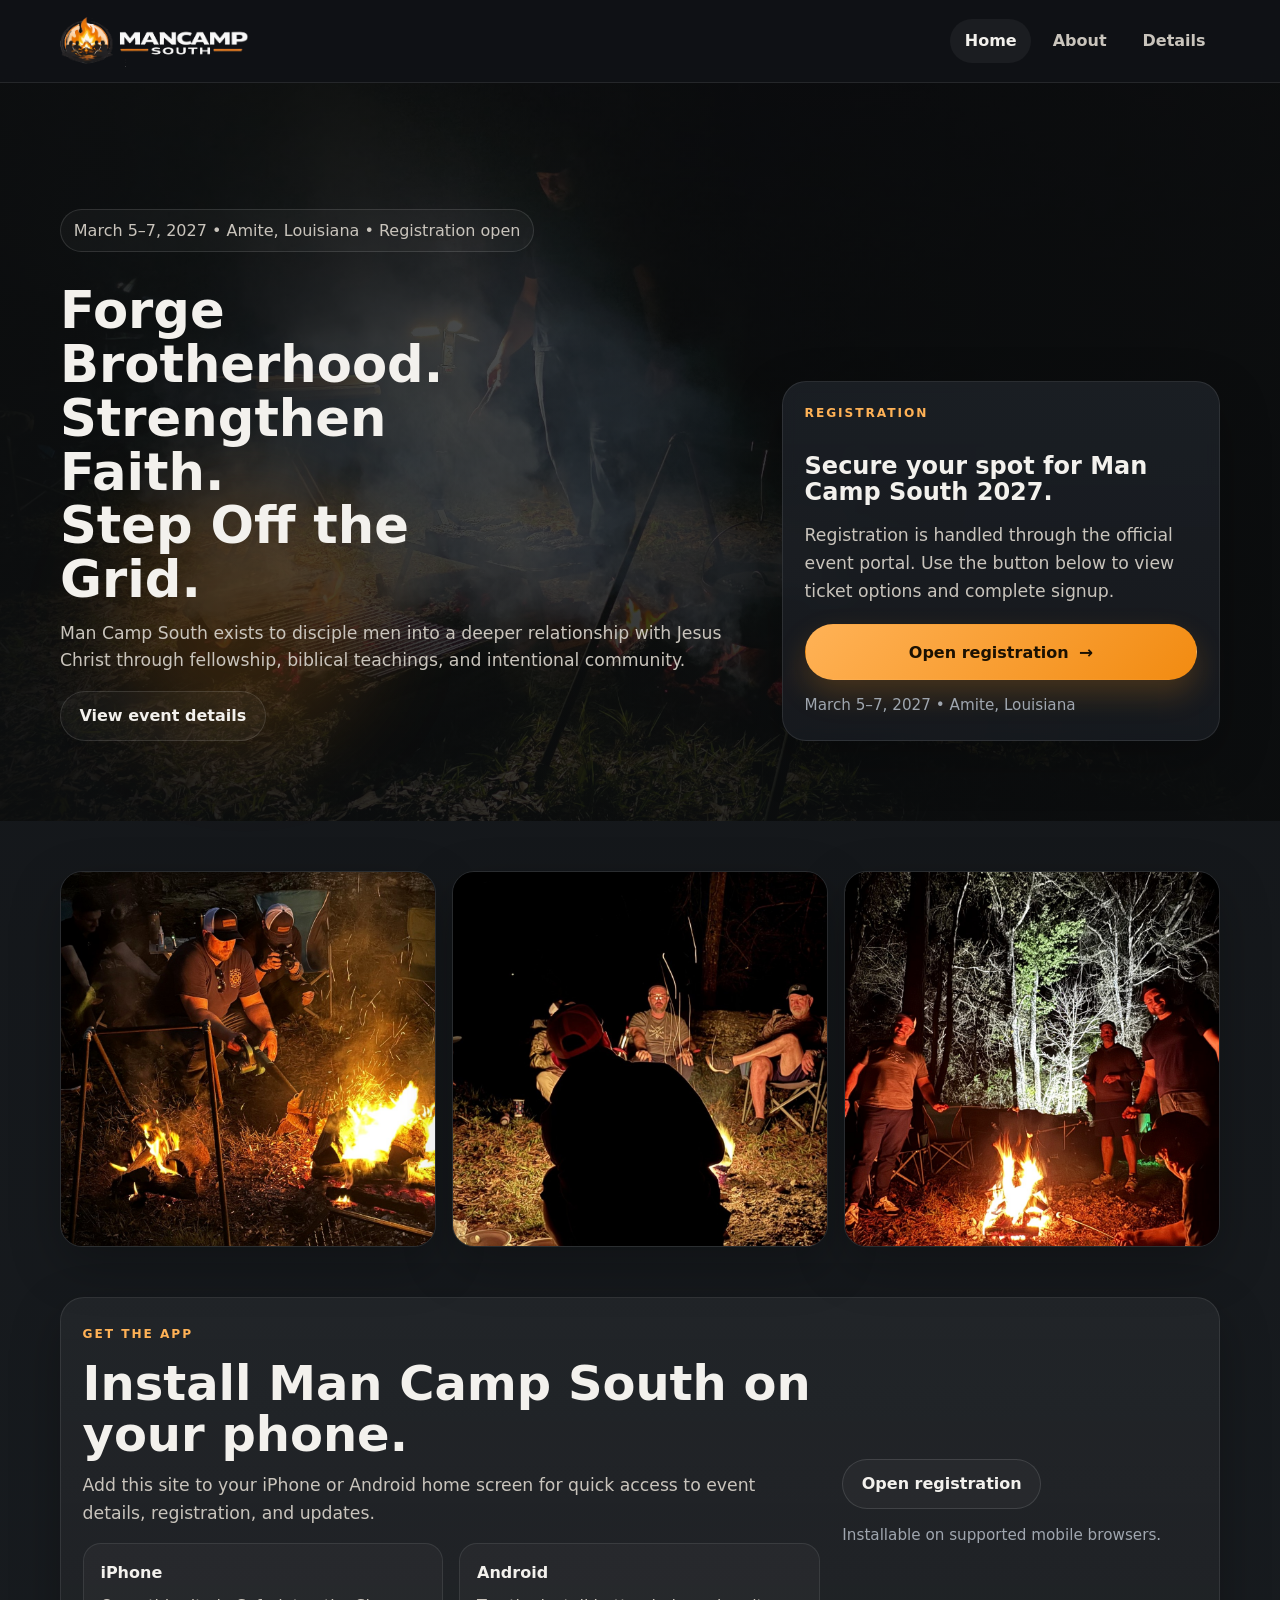
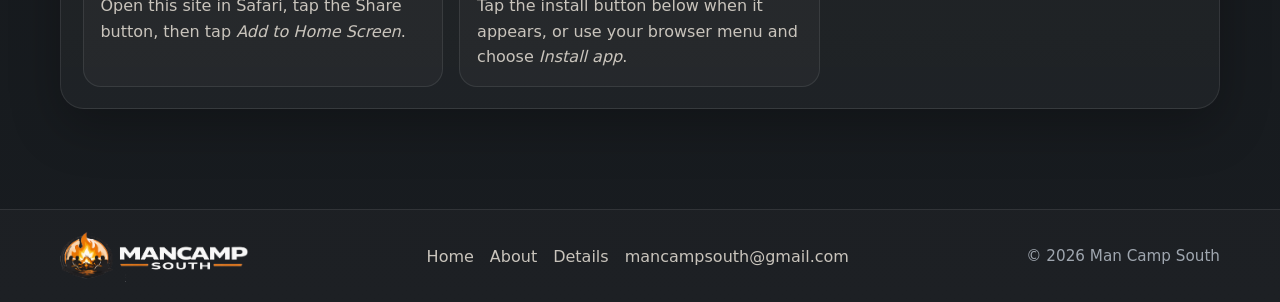
==== index.html @ 2d3383f8 "Add files via upload" ====
<!DOCTYPE html>
<html lang="en">
<head>
  <meta charset="UTF-8" />
  <meta name="viewport" content="width=device-width, initial-scale=1.0" />
  <title>Man Camp South 2027</title>
  <meta name="description" content="Faith-centered men’s camp in Amite City, Louisiana focused on discipleship, fellowship, and biblical teaching. March 5–7, 2027." />
  <meta property="og:title" content="Man Camp South 2027" />
  <meta property="og:description" content="Faith-centered men’s camp in Amite City, Louisiana focused on discipleship, fellowship, and biblical teaching. March 5–7, 2027." />
  <meta property="og:image" content="assets/images/hero-home.jpg" />
  <meta name="theme-color" content="#141619" />
  <link rel="manifest" href="manifest.webmanifest" />
  <link rel="icon" href="icons/favicon-32.png" sizes="32x32" type="image/png" />
  <link rel="icon" href="icons/favicon-16.png" sizes="16x16" type="image/png" />
  <link rel="apple-touch-icon" href="icons/apple-touch-icon.png" />
  <link rel="stylesheet" href="assets/css/styles.css" />
  <script defer src="assets/js/config.js"></script>
  <script defer src="assets/js/site.js"></script>
</head>
<body>
  <header class="site-header">
  <div class="container header-inner">
    <a class="brand" href="index.html" aria-label="Man Camp South home">
      <img src="assets/brand/logo-full.png" alt="Man Camp South logo" class="site-logo">
    </a>
    <nav class="nav">

        <a class="active" href="index.html">Home</a>
        <a href="about.html">About</a>
        <a href="details.html">Details</a>
      
    </nav>
  </div>
</header>

  <main>
    <section class="hero hero-clean">
      <div class="container hero-inner hero-grid">
        <div class="hero-copy hero-copy-tight">
          <div class="hero-kicker">March 5–7, 2027 • Amite, Louisiana • Registration open</div>
          <h1>Forge Brotherhood.<br>Strengthen Faith.<br>Step Off the Grid.</h1>
          <p class="lead">Man Camp South exists to disciple men into a deeper relationship with Jesus Christ through fellowship, biblical teachings, and intentional community.</p>
          <div class="btn-row">
            <a class="btn btn-secondary" href="details.html">View event details</a>
          </div>
        </div>
        <div class="hero-aside card glass-card registration-card" id="registration-widget">
          <div class="eyebrow">Registration</div>
          <h3>Secure your spot for Man Camp South 2027.</h3>
          <p class="lead small-card-copy">Registration is handled through the official event portal. Use the button below to view ticket options and complete signup.</p>
          <div class="registration-actions">
            <a class="btn btn-primary btn-register-lg" href="https://events.franklynsolutions.com/mancampsouth/mcs-2027" target="_blank" rel="noopener">Open registration</a>
            <div class="small">March 5–7, 2027 • Amite, Louisiana</div>
          </div>
        </div>
      </div>
    </section>

    <section class="section-sm">
      <div class="container gallery-band gallery-band-polished gallery-band-centered">
        <img src="assets/images/steaks-vertical-card.jpg" alt="Preparing food over the fire">
        <img src="assets/images/campfire-wide-card.jpg" alt="Campfire cooking scene at night">
        <img src="assets/images/pot-vertical-card.jpg" alt="Dutch oven over the fire">
      </div>
    </section>

    <section class="section-sm install-section-wrap">
      <div class="container">
        <div class="card install-card">
          <div>
            <div class="eyebrow">Get the app</div>
            <h2>Install Man Camp South on your phone.</h2>
            <p class="lead">Add this site to your iPhone or Android home screen for quick access to event details, registration, and updates.</p>
            <div class="install-instructions">
              <div class="install-step-card">
                <strong>iPhone</strong>
                <p>Open this site in Safari, tap the Share button, then tap <em>Add to Home Screen</em>.</p>
              </div>
              <div class="install-step-card">
                <strong>Android</strong>
                <p>Tap the install button below when it appears, or use your browser menu and choose <em>Install app</em>.</p>
              </div>
            </div>
          </div>
          <div class="install-actions">
            <button class="btn btn-primary install-btn" id="installBtn" hidden>Install App</button>
            <a class="btn btn-secondary" href="https://events.franklynsolutions.com/mancampsouth/mcs-2027" target="_blank" rel="noopener">Open registration</a>
            <div class="small" id="installStatus">Installable on supported mobile browsers.</div>
          </div>
        </div>
      </div>
    </section>

  </main>

  <footer class="site-footer">
  <div class="container footer-inner">
    <div class="footer-brand-wrap">
      <a class="footer-brand" href="index.html" aria-label="Man Camp South home">
        <img src="assets/brand/logo-full.png" alt="Man Camp South logo" class="footer-logo">
      </a>
    </div>
    <div class="footer-links">
      <a href="index.html">Home</a>
      <a href="about.html">About</a>
      <a href="details.html">Details</a>
      <a data-email href="mailto:mancampsouth@gmail.com">mancampsouth@gmail.com</a>
    </div>
    <div class="small">© <span id="year"></span> Man Camp South</div>
  </div>
</footer>
</body>
</html>
---- assets/css/styles.css ----
:root{
  --bg:#141619;
  --bg-2:#1b1f24;
  --bg-3:#232830;
  --card:#20252c;
  --card-soft:rgba(255,255,255,.04);
  --text:#f3f1ed;
  --muted:#c9c4bc;
  --muted-2:#9fa6af;
  --line:rgba(255,255,255,.09);
  --accent:#f28b11;
  --accent-2:#ffb256;
  --accent-soft:rgba(242,139,17,.12);
  --shadow:0 18px 50px rgba(0,0,0,.26);
  --radius:24px;
  --radius-sm:18px;
  --max:1160px;
}
*{box-sizing:border-box}
html{scroll-behavior:smooth}
body{
  margin:0;
  font-family:Inter,ui-sans-serif,system-ui,-apple-system,BlinkMacSystemFont,"Segoe UI",sans-serif;
  background:linear-gradient(180deg,#121417 0%,#181c20 100%);
  color:var(--text);
  line-height:1.6;
}
a{color:inherit;text-decoration:none}
img{display:block;max-width:100%}
.container{width:min(var(--max),calc(100% - 2rem));margin:0 auto}
.section{padding:80px 0}
.section-sm{padding:50px 0}
.section-tight{padding:34px 0}
h1,h2,h3{margin:0 0 .8rem;line-height:1.05}
h1{font-size:clamp(3rem,7vw,5.5rem);max-width:12ch}
h2{font-size:clamp(2rem,4vw,3rem)}
h3{font-size:1.15rem}
p{margin:0 0 1rem;color:var(--muted)}
.lead{font-size:1.08rem;max-width:64ch}
.small{font-size:.95rem;color:var(--muted-2)}
.eyebrow{
  display:inline-block;
  text-transform:uppercase;
  letter-spacing:.16em;
  font-size:.76rem;
  font-weight:800;
  color:var(--accent-2);
  margin-bottom:.9rem;
}
.muted-note{color:var(--muted-2)}
.site-header{
  position:sticky;top:0;z-index:20;
  backdrop-filter:blur(14px);
  background:rgba(16,18,21,.86);
  border-bottom:1px solid var(--line);
}
.header-inner{
  min-height:82px;
  display:flex;align-items:center;justify-content:space-between;gap:1rem;
}
.brand{display:inline-flex;align-items:center}
.brand img{display:block;width:auto}
.nav{display:flex;gap:.45rem;flex-wrap:wrap;align-items:center}
.nav a{
  color:var(--muted);
  font-weight:700;
  padding:.58rem .9rem;
  border-radius:999px;
  transition:.18s ease;
}
.nav a:hover,.nav a.active{
  color:var(--text);
  background:rgba(255,255,255,.05);
}
.btn-row{display:flex;gap:.9rem;flex-wrap:wrap}
.btn{
  display:inline-flex;align-items:center;justify-content:center;
  min-height:50px;padding:0 1.15rem;border-radius:999px;
  border:1px solid transparent;font-weight:800;transition:.18s ease;
}
.btn:hover{transform:translateY(-1px)}
.btn-primary{
  color:#1b1102;
  background:linear-gradient(135deg,var(--accent-2),var(--accent));
  box-shadow:0 12px 26px rgba(242,139,17,.18);
}
.btn-secondary{
  background:rgba(255,255,255,.03);
  border-color:rgba(255,255,255,.12);
}
.btn-disabled{opacity:.62;cursor:default;pointer-events:none}
.hero{
  position:relative;isolation:isolate;min-height:min(88vh,820px);
  display:grid;align-items:end;
}
.hero:before{
  content:"";position:absolute;inset:0;z-index:-2;
  background:
    linear-gradient(90deg, rgba(12,14,15,.9) 0%, rgba(12,14,15,.62) 42%, rgba(12,14,15,.9) 100%),
    linear-gradient(180deg, rgba(12,14,15,.15), rgba(12,14,15,.55)),
    url('../images/hero-home.jpg') center/cover no-repeat;
}
.hero:after{
  content:"";position:absolute;left:9%;bottom:10%;width:260px;height:260px;border-radius:50%;
  background:rgba(242,139,17,.16);filter:blur(44px);z-index:-1;
}
.hero-inner{padding:7.5rem 0 5rem}
.hero-copy{max-width:720px}
.hero-copy img.hero-logo{width:min(100%,440px);margin:0 0 1.15rem}
.hero-kicker{
  display:inline-flex;align-items:center;gap:.5rem;
  border:1px solid rgba(255,255,255,.12);
  background:rgba(255,255,255,.03);
  color:var(--muted);
  padding:.48rem .8rem;border-radius:999px;margin-bottom:1rem;
}
.hero-summary{
  margin-top:2rem;display:grid;grid-template-columns:repeat(3,minmax(0,1fr));gap:1rem;max-width:920px;
}
.summary-pill{
  padding:1rem 1rem 1.05rem;border-radius:20px;background:rgba(255,255,255,.05);
  border:1px solid rgba(255,255,255,.08)
}
.summary-pill strong{display:block;margin-bottom:.2rem}
.gallery-band{display:grid;grid-template-columns:1.4fr .9fr .9fr;gap:1rem}
.gallery-band img{
  width:100%;height:280px;object-fit:cover;border-radius:22px;border:1px solid var(--line);box-shadow:var(--shadow)
}
.grid-3,.grid-2,.products-grid,.stats-grid,.faq-grid{display:grid;gap:1.15rem}
.grid-3{grid-template-columns:repeat(3,minmax(0,1fr))}
.grid-2{grid-template-columns:repeat(2,minmax(0,1fr))}
.stats-grid{grid-template-columns:repeat(4,minmax(0,1fr))}
.products-grid{grid-template-columns:repeat(3,minmax(0,1fr))}
.faq-grid{grid-template-columns:repeat(2,minmax(0,1fr))}
.card{
  background:linear-gradient(180deg, rgba(255,255,255,.05), rgba(255,255,255,.03));
  border:1px solid var(--line);border-radius:var(--radius);padding:1.35rem;box-shadow:var(--shadow)
}
.card.flat{box-shadow:none}
.icon-badge{
  width:46px;height:46px;border-radius:14px;
  display:inline-flex;align-items:center;justify-content:center;
  background:var(--accent-soft);color:var(--accent-2);font-weight:900;margin-bottom:.95rem
}
.split{display:grid;grid-template-columns:1.03fr .97fr;gap:1.25rem;align-items:stretch}
.panel-image{overflow:hidden;border-radius:var(--radius);border:1px solid var(--line);box-shadow:var(--shadow)}
.panel-image img{width:100%;height:100%;object-fit:cover}
.cta-band{
  display:flex;align-items:center;justify-content:space-between;flex-wrap:wrap;gap:1.2rem;
  padding:1.4rem;border-radius:26px;border:1px solid rgba(242,139,17,.24);
  background:linear-gradient(135deg, rgba(242,139,17,.17), rgba(255,255,255,.03));
}
.notice{
  border:1px solid rgba(242,139,17,.25);background:rgba(242,139,17,.08);
  color:#f0dfc8;padding:1rem 1.05rem;border-radius:18px
}
.mono{font-family:ui-monospace,SFMono-Regular,Menlo,Consolas,monospace}
.kv-list{display:grid;gap:.55rem}
.kv-row{
  display:grid;grid-template-columns:190px 1fr;gap:1rem;padding:.8rem 0;border-bottom:1px solid var(--line)
}
.kv-row strong{color:var(--text)}
.timeline{display:grid;gap:.9rem}
.timeline-item{
  padding:1rem 1rem 1.05rem;border-radius:18px;background:rgba(255,255,255,.03);border:1px solid var(--line)
}
.timeline-item h3{margin-bottom:.25rem}
.check-list{display:grid;gap:.7rem}
.check-list > div{display:flex;gap:.7rem;align-items:flex-start}
.check{
  width:24px;height:24px;display:inline-flex;align-items:center;justify-content:center;
  background:var(--accent-soft);border-radius:999px;color:var(--accent-2);font-weight:900;flex:0 0 24px
}
.tag{
  display:inline-flex;align-items:center;border-radius:999px;
  padding:.38rem .7rem;background:var(--accent-soft);color:var(--accent-2);font-weight:800;font-size:.78rem;
  text-transform:uppercase;letter-spacing:.08em;margin-bottom:.65rem
}
.hero-subpage{
  position:relative;
  isolation:isolate;
  min-height:min(82vh,760px);
  display:flex;
  align-items:end;
  padding:0;
}
.hero-subpage:before{
  content:"";
  position:absolute;
  inset:0;
  z-index:-1;
  background:
    linear-gradient(180deg, rgba(12,14,15,.22), rgba(12,14,15,.58)),
    var(--hero-bg) center/cover no-repeat;
}
.hero-subpage .hero-inner{padding:6.5rem 0 4rem}
.banner{border-radius:24px;border:1px solid var(--line);overflow:hidden;box-shadow:var(--shadow)}
.banner img{width:100%}
.site-footer{
  margin-top:40px;border-top:1px solid var(--line);background:rgba(255,255,255,.02)
}
.footer-inner{
  min-height:92px;padding:1.2rem 0;display:flex;justify-content:space-between;align-items:center;gap:1rem;flex-wrap:wrap
}
.footer-links{display:flex;gap:1rem;flex-wrap:wrap}
.footer-links a{color:var(--muted)}
.product-card{
  overflow:hidden;border:1px solid var(--line);border-radius:24px;background:rgba(255,255,255,.03);box-shadow:var(--shadow)
}
.product-media img{width:100%;height:240px;object-fit:cover}
.product-body{padding:1.15rem}
.product-meta{display:flex;align-items:center;justify-content:space-between;gap:1rem;margin:1rem 0}
.price{font-size:1.3rem;font-weight:900;color:var(--text)}
.hero-minor-copy{max-width:56ch}
@media (max-width:980px){
  .grid-3,.stats-grid,.products-grid,.hero-summary,.faq-grid{grid-template-columns:1fr 1fr}
  .split,.gallery-band{grid-template-columns:1fr}
  .gallery-band img,.product-media img{height:240px}
}
@media (max-width:680px){
  .header-inner{padding:.5rem 0}
  .nav{width:100%}
  .grid-3,.grid-2,.stats-grid,.products-grid,.hero-summary,.faq-grid{grid-template-columns:1fr}
  .kv-row{grid-template-columns:1fr}
  h1{font-size:clamp(2.6rem,12vw,4rem)}
  .hero-inner{padding:6.5rem 0 4rem}
  .hero-copy img.hero-logo{width:min(100%,320px)}
  .site-logo{height:auto;width:auto;max-width:100%;max-height:60px;display:block;object-fit:contain}
  .footer-logo{height:auto;width:auto;max-width:100%;max-height:52px;display:block;object-fit:contain}
}

.site-logo{height:auto;width:auto;max-width:100%;max-height:60px;display:block;object-fit:contain}
.footer-brand{display:inline-flex;align-items:center}
.footer-logo{height:auto;width:auto;max-width:100%;max-height:52px;display:block;object-fit:contain}
.footer-brand-wrap{display:flex;align-items:center}
.hero-clean{min-height:min(82vh,760px)}
.hero-grid{display:grid;grid-template-columns:minmax(0,1.15fr) minmax(300px,.72fr);gap:1.4rem;align-items:end}
.hero-copy-tight{max-width:none}
.hero-mark{margin:0 0 1rem}
.hero-wordmark{font-size:clamp(3.1rem,8vw,6rem);font-weight:900;line-height:.92;letter-spacing:.01em;color:#fbf8f4;text-shadow:0 10px 30px rgba(0,0,0,.25)}
.hero-submark{display:flex;align-items:center;gap:.9rem;font-size:clamp(1.2rem,2vw,1.8rem);font-weight:900;letter-spacing:.42em;color:#fbf8f4;margin-top:.45rem}
.hero-submark span{flex:0 0 clamp(3.2rem,7vw,6rem);height:6px;border-radius:999px;background:linear-gradient(90deg,var(--accent),var(--accent-2))}
.hero-clean h1{font-size:clamp(2rem,4vw,3.35rem);max-width:14ch;margin-top:1rem}
.hero-aside{align-self:end}
.glass-card{background:linear-gradient(180deg,rgba(30,34,40,.82),rgba(23,26,31,.92));backdrop-filter:blur(8px);border:1px solid rgba(255,255,255,.09)}
.mini-points{display:grid;gap:.9rem;margin-top:1rem}
.mini-points div{display:grid;gap:.2rem}
.mini-points strong{font-size:1rem}
.mini-points span{color:var(--muted-2);font-size:.95rem}
.gallery-band-polished{border:none;background:transparent;padding:0;gap:1rem}
.gallery-band-polished img{border-radius:22px;border:1px solid var(--line);box-shadow:var(--shadow)}
.quick-grid{display:grid;gap:1rem}
.quick-grid-3{grid-template-columns:repeat(3,minmax(0,1fr))}
.compact-card{padding:1.2rem 1.1rem;min-height:unset}
.compact-card h3{margin-bottom:.35rem;font-size:1rem}
.compact-card p{margin:0;color:var(--muted)}
.split-balanced{grid-template-columns:repeat(2,minmax(0,1fr));align-items:stretch}
.accent-card{background:linear-gradient(180deg,rgba(242,139,17,.12),rgba(255,255,255,.03));border-color:rgba(242,139,17,.22)}
.notice strong{color:#fff}
@media (max-width: 960px){
  .hero-grid,.split-balanced,.quick-grid-3{grid-template-columns:1fr}
  .hero-aside{max-width:680px}
  .site-logo{height:auto;width:auto;max-width:100%;max-height:60px;display:block;object-fit:contain}
  .footer-logo{height:auto;width:auto;max-width:100%;max-height:52px;display:block;object-fit:contain}
}
@media (max-width: 640px){
  .wm-top{font-size:1.3rem}
  .wm-bottom{font-size:.72rem;gap:.35rem;letter-spacing:.24em}
  .wm-line{width:1.35rem;height:3px}
  .hero-submark{gap:.55rem;letter-spacing:.28em}
  .hero-submark span{height:4px}
}


.pretix-shell{padding:1.35rem;display:grid;gap:.8rem}
.pretix-shell h3{margin-bottom:.1rem}
.pretix-widget-compat{display:block;width:100%;min-height:420px}
.pretix-fallback{border:1px solid var(--line);border-radius:18px;padding:1rem;background:rgba(255,255,255,.03)}
.gallery-band-squares{grid-template-columns:repeat(3,minmax(0,1fr))}
.gallery-band-squares img{aspect-ratio:1/1;height:auto}
@media (max-width:980px){
  .gallery-band-squares{grid-template-columns:1fr}
  .gallery-band-squares img{aspect-ratio:16/10}
}


.gallery-band-centered{grid-template-columns:repeat(3,minmax(0,1fr));align-items:center}
.gallery-band-centered img:first-child,.gallery-band-centered img:last-child{aspect-ratio:1/1;height:auto}
.gallery-band-centered img:nth-child(2){aspect-ratio:1/1;height:auto;object-fit:cover}
.pretix-widget-note{color:var(--muted);margin-top:-.2rem}
.pretix-actions{margin-top:-.2rem}
.pretix-shell.widget-active{box-shadow:0 0 0 1px rgba(242,139,17,.35),0 16px 36px rgba(0,0,0,.24)}
.speaker-card-full{max-width:100%}
.site-footer .small:empty{display:none}
.speaker-feature{display:grid;grid-template-columns:minmax(280px,420px) minmax(0,1fr);gap:1.25rem;align-items:stretch}
.speaker-photo{padding:0;overflow:hidden;border-radius:var(--radius)}
.speaker-photo img{width:100%;height:100%;aspect-ratio:1/1;object-fit:cover;object-position:center top}
.speaker-copy{display:flex;flex-direction:column;justify-content:center}
@media (max-width:980px){.speaker-feature{grid-template-columns:1fr}}
@media (max-width:980px){
  .gallery-band-centered{grid-template-columns:1fr}
  .gallery-band-centered img:first-child,.gallery-band-centered img:last-child{aspect-ratio:16/10}
  .gallery-band-centered img:nth-child(2){height:240px}
}


.registration-card{display:grid;gap:1rem;align-content:center;min-height:360px}
.registration-card h3{font-size:1.5rem;margin-bottom:.1rem}
.small-card-copy{max-width:34ch;margin:0}
.registration-actions{display:grid;gap:.8rem;margin-top:.2rem}
.btn-register-lg{min-height:56px;font-size:1rem;padding:0 1.4rem;box-shadow:0 14px 30px rgba(242,139,17,.22)}
.btn-register-lg:after{content:"→";margin-left:.65rem;font-size:1.05rem}


/* v9 refinements */
.brand img.site-logo,.footer-logo{height:auto;width:auto;max-width:100%;max-height:52px;display:block;object-fit:contain}
.registration-card-inline{min-height:auto;grid-template-columns:minmax(0,1fr) auto;align-items:center;padding:1.4rem 1.5rem;}
.registration-card-inline .small-card-copy{max-width:50ch;}
.registration-section{padding-top:28px;padding-bottom:10px;}
@media (max-width:820px){.registration-card-inline{grid-template-columns:1fr;}}


.hero-subpage .hero-inner.hero-grid{display:grid;grid-template-columns:minmax(0,1.15fr) minmax(300px,.72fr);gap:1.4rem;align-items:end}
.hero-subpage .hero-copy{max-width:none}
.hero-subpage .registration-card{margin-top:0}
@media (max-width: 960px){
  .hero-subpage .hero-inner.hero-grid{grid-template-columns:1fr}
}


/* v11 consistency updates */
.hero-subpage .eyebrow{
  font-size:1rem;
  letter-spacing:.16em;
}
.hero-subpage h1{
  font-size:clamp(2rem,4vw,3.35rem);
  max-width:14ch;
  margin-top:1rem;
}
.hero-subpage .lead{
  font-size:1.12rem;
}



/* v13 mobile logo scaling fix */
.brand{display:inline-flex;align-items:center;max-width:100%}
.footer-brand{display:inline-flex;align-items:center;max-width:100%}
@media (max-width:680px){
  .hero-subpage{min-height:auto}
  .site-logo{height:auto;width:auto;max-width:100%;max-height:60px;display:block;object-fit:contain}
  .footer-logo{height:auto;width:auto;max-width:100%;max-height:52px;display:block;object-fit:contain}
}


/* v15 consistency and details cleanup */
.hero-subpage.hero-subpage-home{
  position:relative;
  isolation:isolate;
  min-height:min(88vh,820px);
  display:grid;
  align-items:end;
}
.hero-subpage.hero-subpage-home:before{
  content:"";
  position:absolute;
  inset:0;
  z-index:-1;
  background:
    linear-gradient(90deg, rgba(12,14,15,.9) 0%, rgba(12,14,15,.62) 42%, rgba(12,14,15,.9) 100%),
    linear-gradient(180deg, rgba(12,14,15,.15), rgba(12,14,15,.55)),
    url('../images/hero-home.jpg') center/cover no-repeat;
}
.hero-subpage.hero-subpage-home .hero-inner{
  padding:4.75rem 0 3.25rem;
}
.section-first-after-hero{
  padding-top:24px;
}
.faq-grid-compact{
  grid-template-columns:1fr;
  gap:.85rem;
  margin-top:.35rem;
}
.faq-grid-compact .card.flat{
  padding:1rem 1rem 1.05rem;
}
.faq-grid-compact h3{
  font-size:1rem;
  margin-bottom:.35rem;
}
@media (max-width:680px){
  .hero-subpage.hero-subpage-home{
    min-height:auto;
  }
  .hero-subpage.hero-subpage-home .hero-inner{
    padding:4rem 0 2.5rem;
  }
  .section-first-after-hero{
    padding-top:18px;
  }
}


.install-section-wrap{padding-top:0;padding-bottom:60px}
.install-card{display:grid;grid-template-columns:minmax(0,1.35fr) minmax(260px,.65fr);gap:1.4rem;align-items:center}
.install-instructions{display:grid;grid-template-columns:repeat(2,minmax(0,1fr));gap:1rem;margin-top:1rem}
.install-step-card{padding:1rem 1.05rem;border-radius:18px;background:rgba(255,255,255,.03);border:1px solid var(--line)}
.install-step-card p{margin:.45rem 0 0}
.install-actions{display:grid;gap:.9rem;justify-items:start}
.install-btn[hidden]{display:none!important}
@media (max-width:900px){.install-card,.install-instructions{grid-template-columns:1fr}}
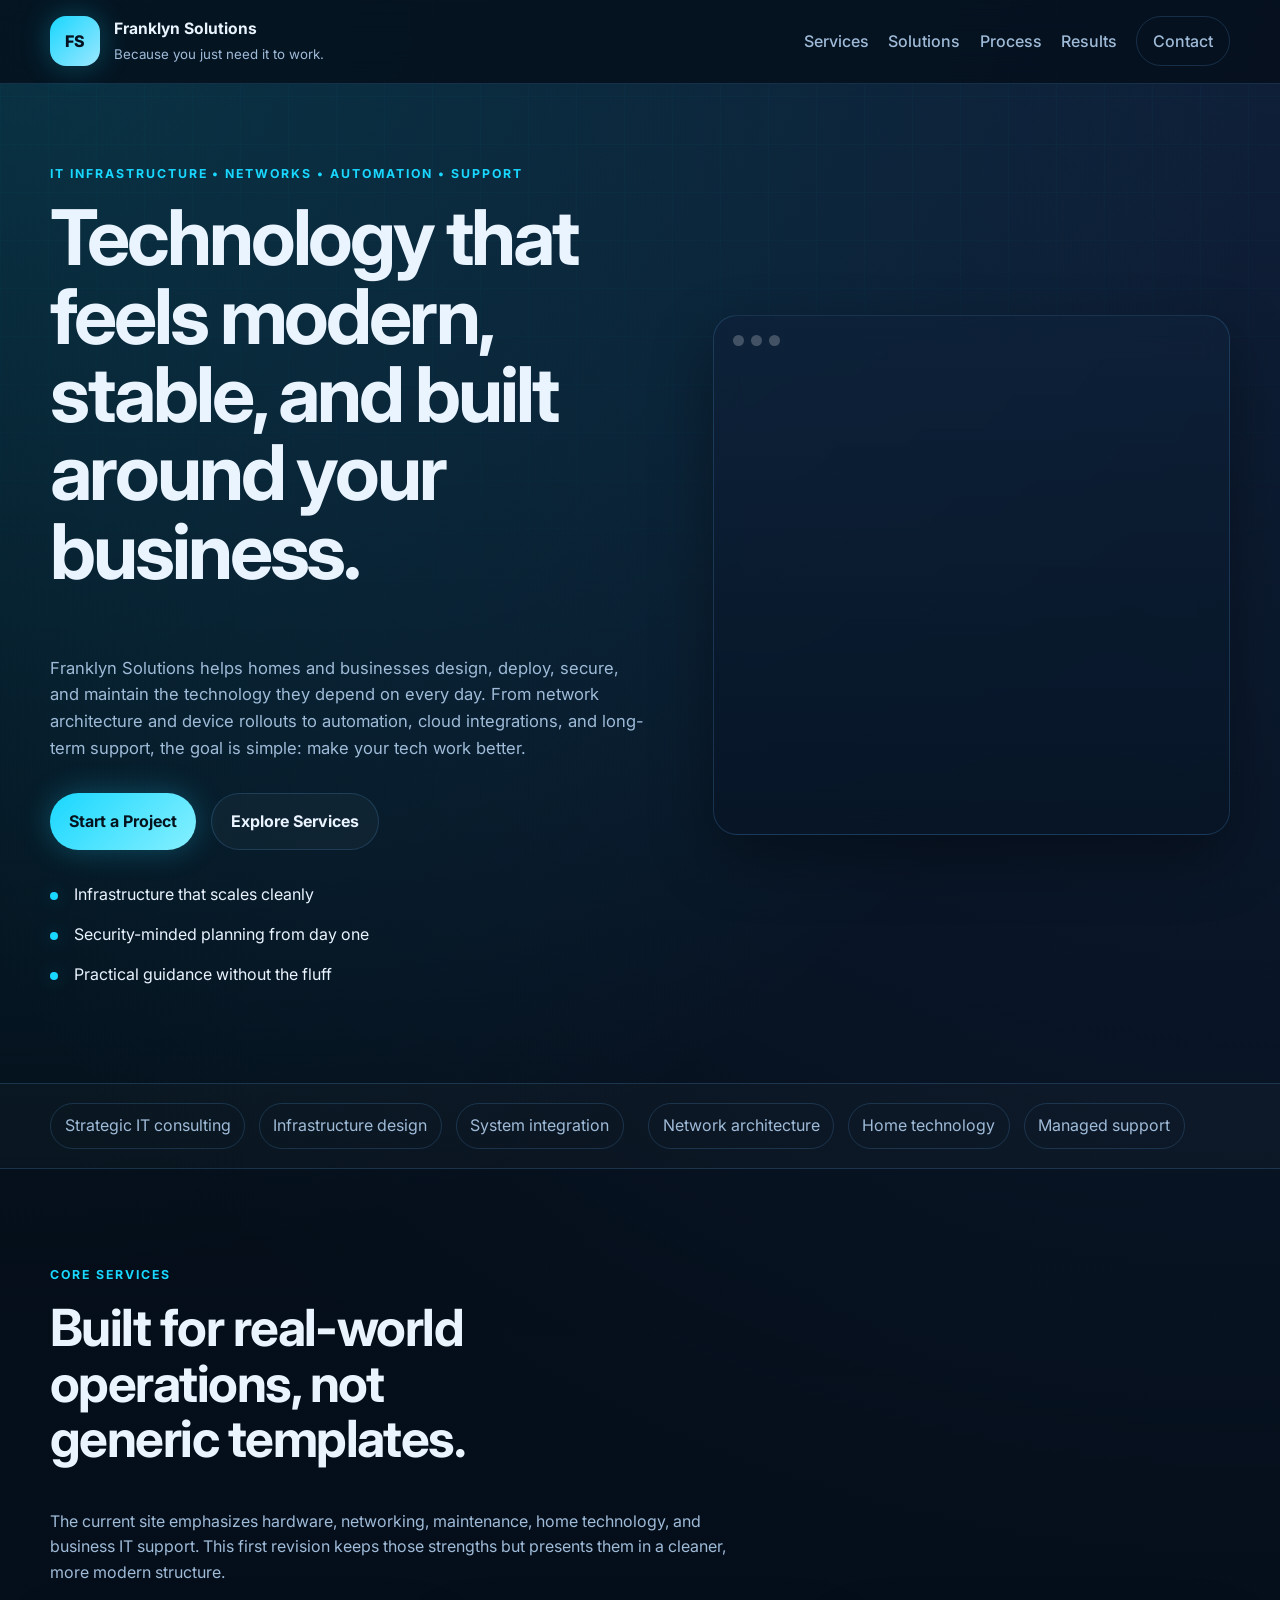
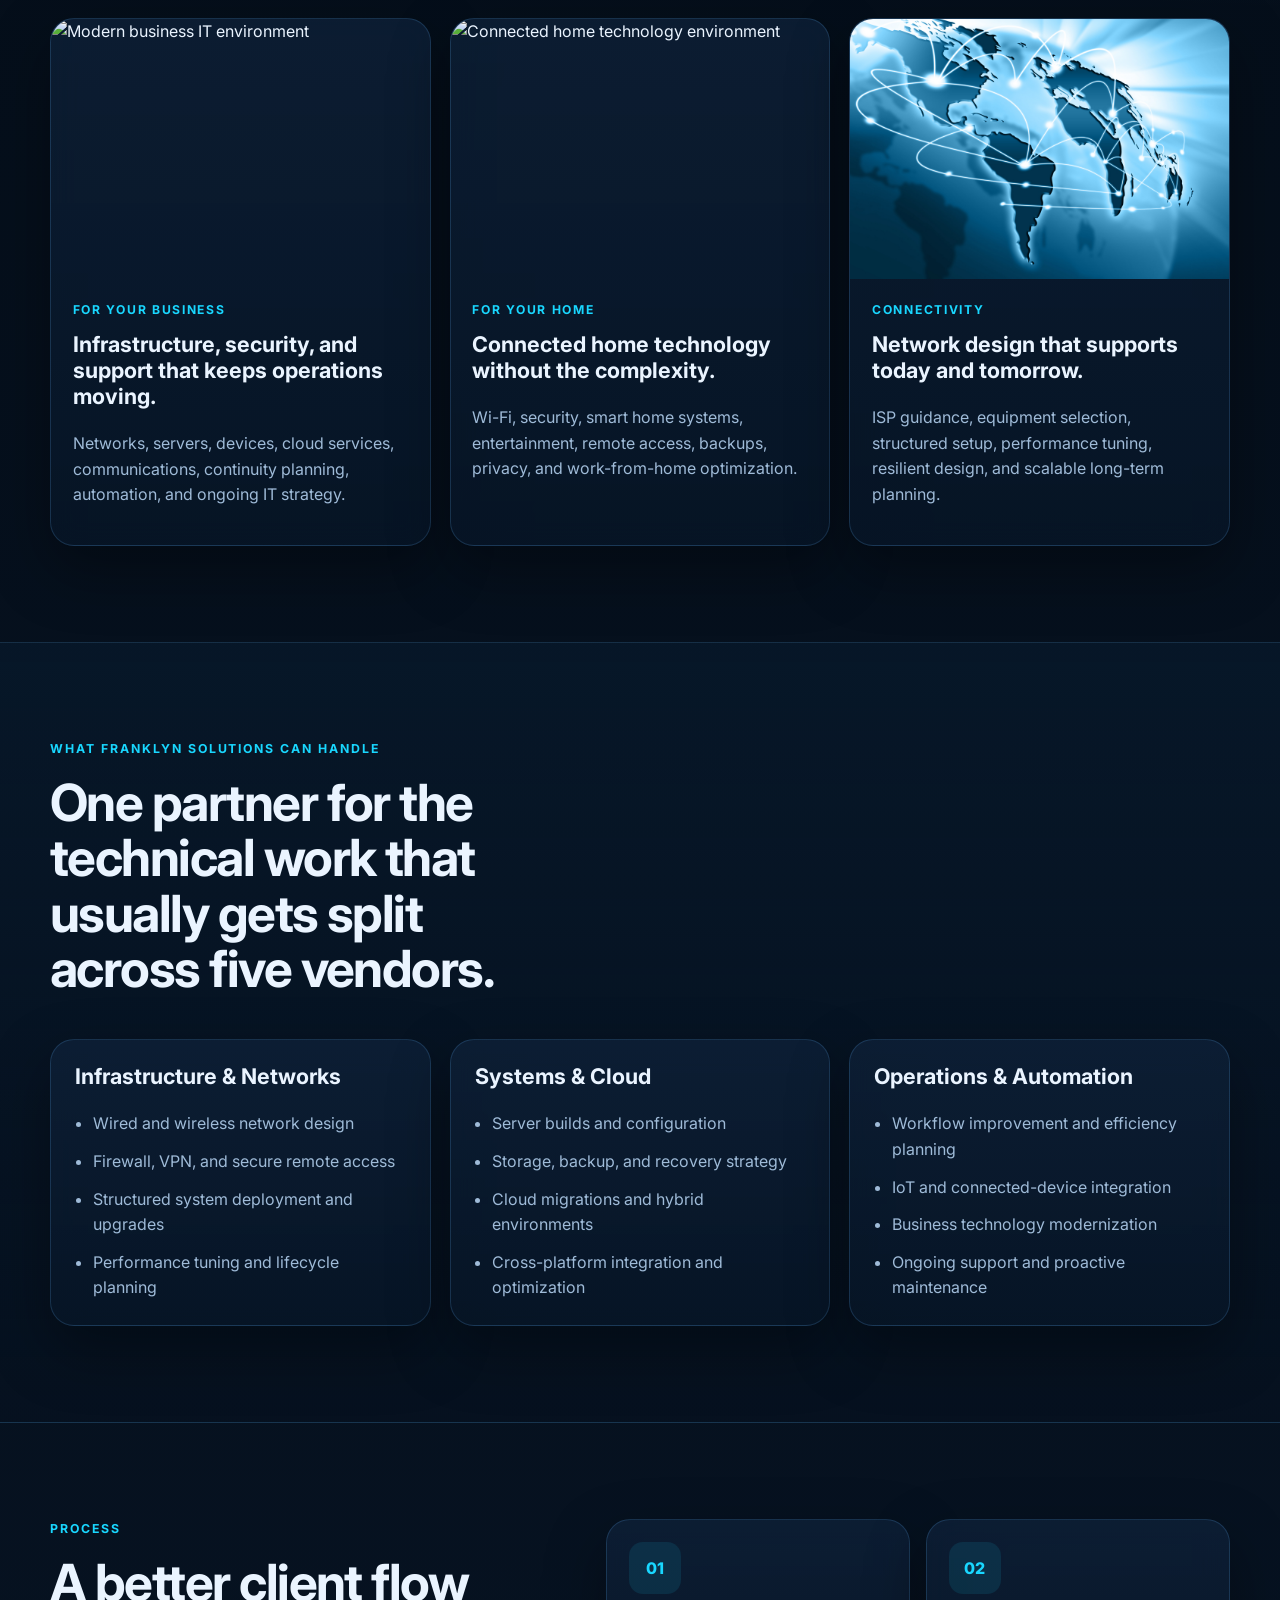
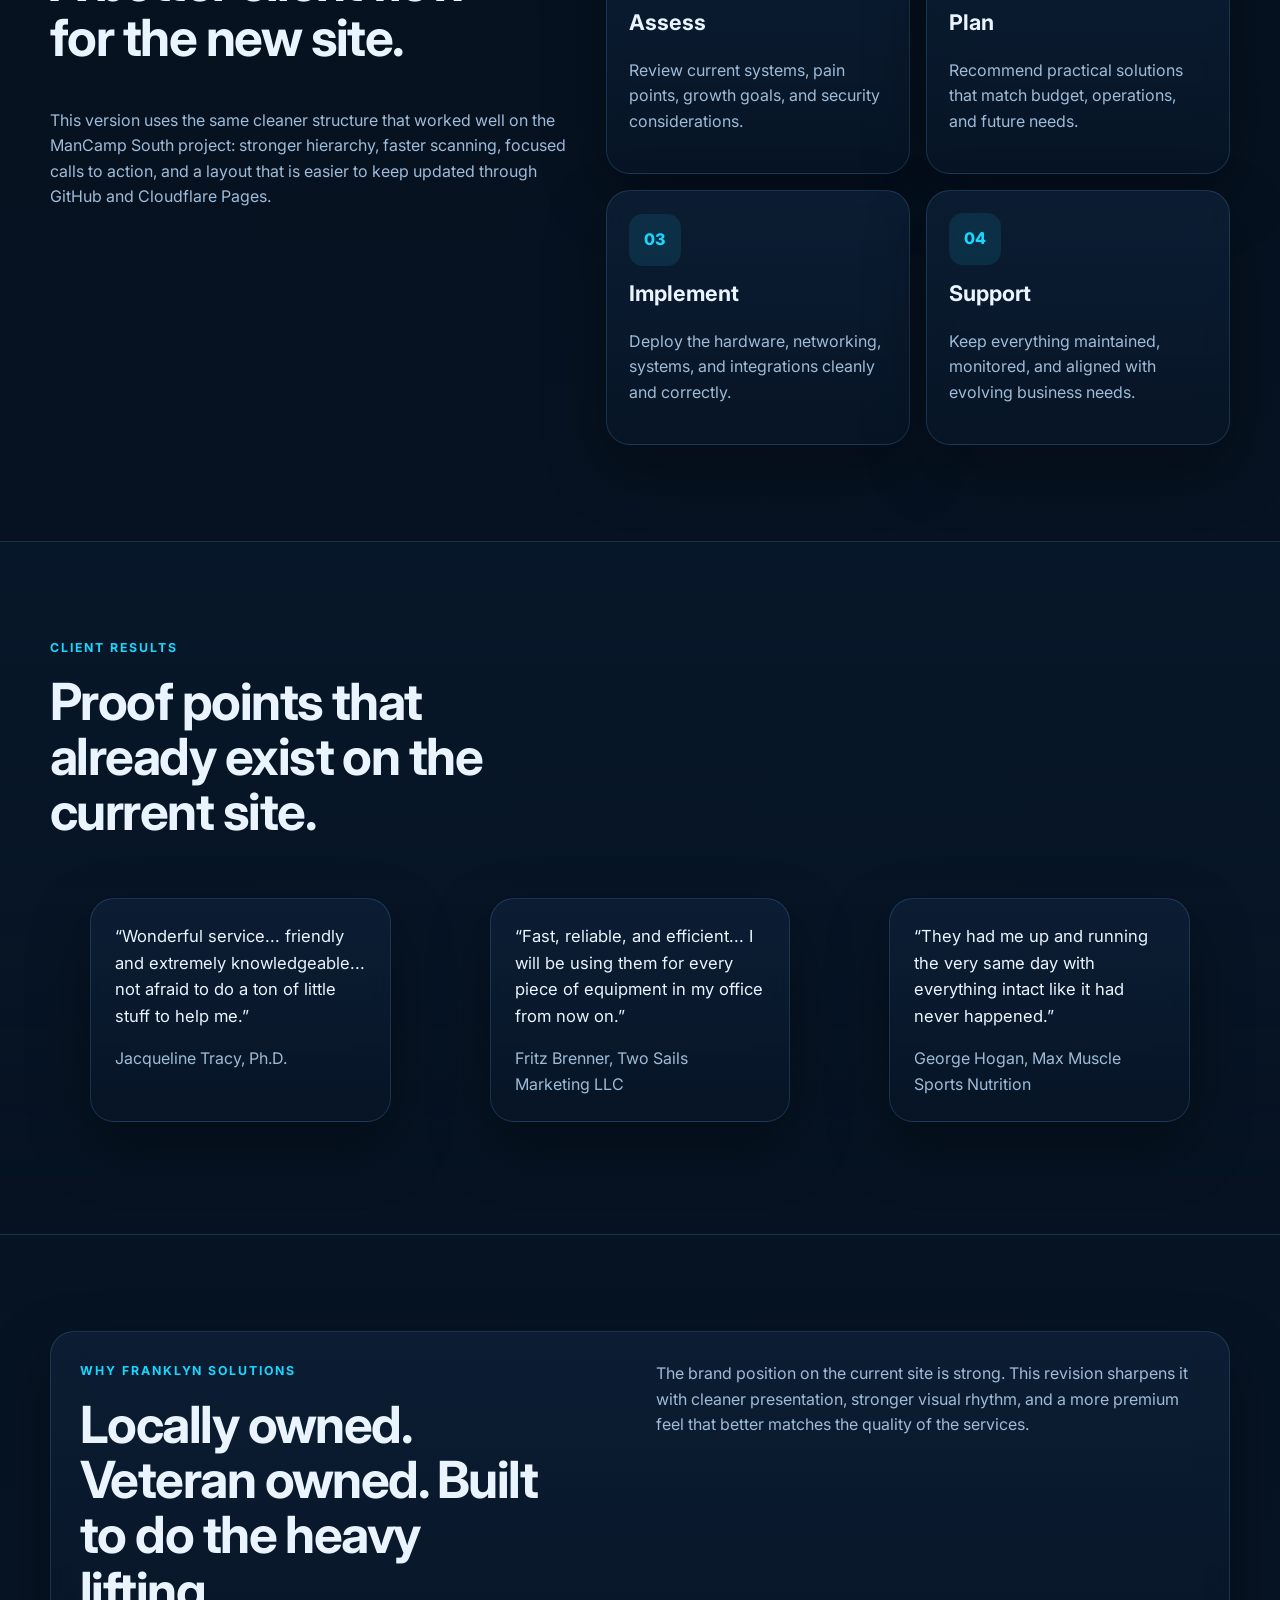
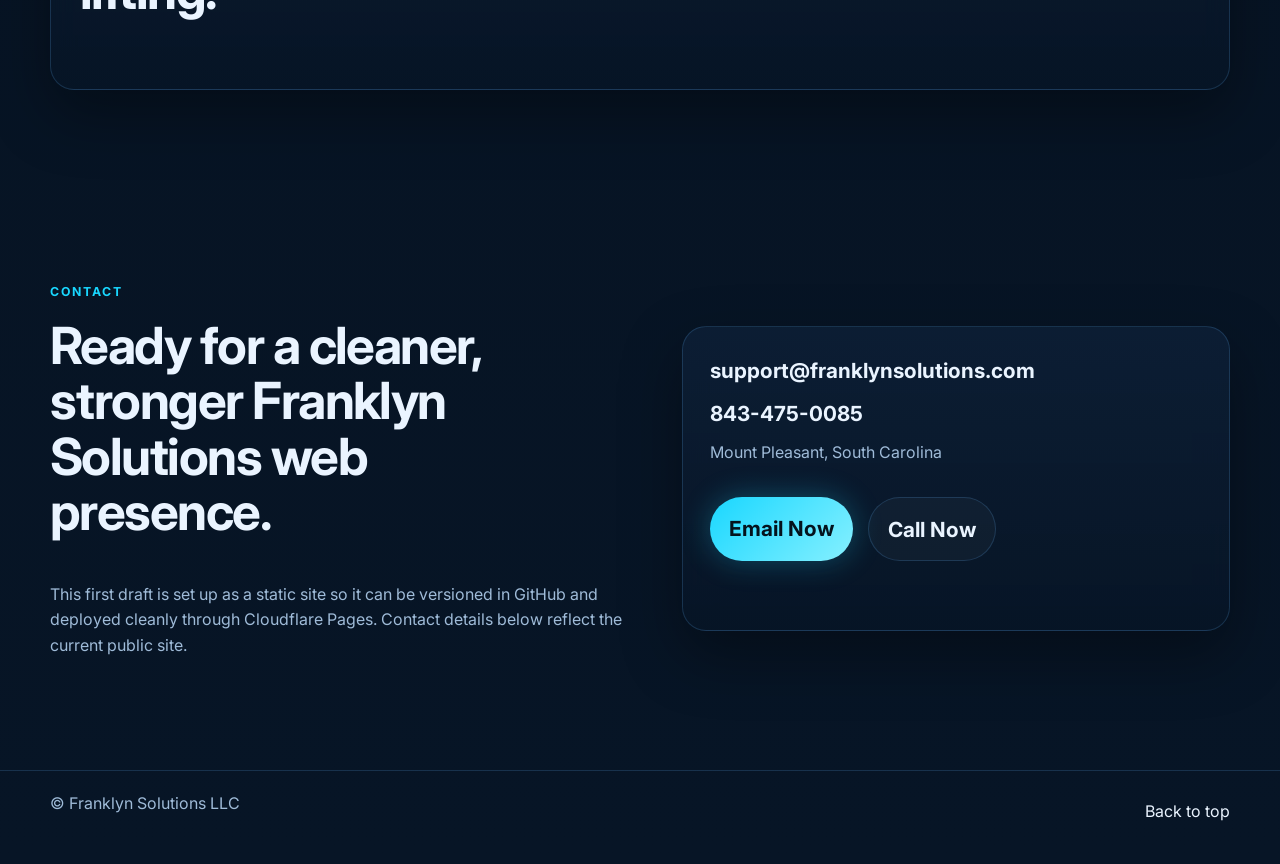
==== commit 5ccfc731: "Add files via upload" ====
--- a/index.html
+++ b/index.html
@@ -3,111 +3,288 @@
 <head>
   <meta charset="UTF-8" />
   <meta name="viewport" content="width=device-width, initial-scale=1.0" />
-  <title>Man Camp South 2027</title>
-  <meta name="description" content="Faith-centered men’s camp in Amite City, Louisiana focused on discipleship, fellowship, and biblical teaching. March 5–7, 2027." />
-  <meta property="og:title" content="Man Camp South 2027" />
-  <meta property="og:description" content="Faith-centered men’s camp in Amite City, Louisiana focused on discipleship, fellowship, and biblical teaching. March 5–7, 2027." />
-  <meta property="og:image" content="assets/images/hero-home.jpg" />
-  <meta name="theme-color" content="#141619" />
-  <link rel="manifest" href="manifest.webmanifest" />
-  <link rel="icon" href="icons/favicon-32.png" sizes="32x32" type="image/png" />
-  <link rel="icon" href="icons/favicon-16.png" sizes="16x16" type="image/png" />
-  <link rel="apple-touch-icon" href="icons/apple-touch-icon.png" />
-  <link rel="stylesheet" href="assets/css/styles.css" />
-  <script defer src="assets/js/config.js"></script>
-  <script defer src="assets/js/site.js"></script>
+  <meta name="description" content="Franklyn Solutions delivers modern IT infrastructure, network design, automation, support, and technology consulting for homes and businesses." />
+  <title>Franklyn Solutions | Modern IT Infrastructure & Technology Consulting</title>
+  <link rel="preconnect" href="https://fonts.googleapis.com">
+  <link rel="preconnect" href="https://fonts.gstatic.com" crossorigin>
+  <link href="https://fonts.googleapis.com/css2?family=Inter:wght@400;500;600;700;800&display=swap" rel="stylesheet">
+  <link rel="icon" type="image/svg+xml" href="favicon.svg" />
+  <link rel="stylesheet" href="styles.css" />
 </head>
 <body>
-  <header class="site-header">
-  <div class="container header-inner">
-    <a class="brand" href="index.html" aria-label="Man Camp South home">
-      <img src="assets/brand/logo-full.png" alt="Man Camp South logo" class="site-logo">
-    </a>
-    <nav class="nav">
-
-        <a class="active" href="index.html">Home</a>
-        <a href="about.html">About</a>
-        <a href="details.html">Details</a>
-      
-    </nav>
-  </div>
-</header>
-
-  <main>
-    <section class="hero hero-clean">
-      <div class="container hero-inner hero-grid">
-        <div class="hero-copy hero-copy-tight">
-          <div class="hero-kicker">March 5–7, 2027 • Amite, Louisiana • Registration open</div>
-          <h1>Forge Brotherhood.<br>Strengthen Faith.<br>Step Off the Grid.</h1>
-          <p class="lead">Man Camp South exists to disciple men into a deeper relationship with Jesus Christ through fellowship, biblical teachings, and intentional community.</p>
-          <div class="btn-row">
-            <a class="btn btn-secondary" href="details.html">View event details</a>
+  <div class="site-shell"></div>
+
+  <header class="topbar">
+    <div class="container nav-wrap">
+      <a class="brand" href="#home" aria-label="Franklyn Solutions home">
+        <span class="brand-mark">FS</span>
+        <span class="brand-text">
+          <strong>Franklyn Solutions</strong>
+          <small>Because you just need it to work.</small>
+        </span>
+      </a>
+
+      <button class="menu-toggle" aria-expanded="false" aria-controls="site-nav">
+        <span></span><span></span><span></span>
+      </button>
+
+      <nav id="site-nav" class="site-nav">
+        <a href="#services">Services</a>
+        <a href="#solutions">Solutions</a>
+        <a href="#process">Process</a>
+        <a href="#results">Results</a>
+        <a href="#contact" class="nav-cta">Contact</a>
+      </nav>
+    </div>
+  </header>
+
+  <main id="home">
+    <section class="hero section">
+      <div class="container hero-grid">
+        <div class="hero-copy reveal">
+          <p class="eyebrow">IT infrastructure • networks • automation • support</p>
+          <h1>Technology that feels modern, stable, and built around your business.</h1>
+          <p class="hero-text">
+            Franklyn Solutions helps homes and businesses design, deploy, secure, and maintain the technology they depend on every day.
+            From network architecture and device rollouts to automation, cloud integrations, and long-term support, the goal is simple: make your tech work better.
+          </p>
+
+          <div class="hero-actions">
+            <a class="btn btn-primary" href="#contact">Start a Project</a>
+            <a class="btn btn-secondary" href="#services">Explore Services</a>
           </div>
-        </div>
-        <div class="hero-aside card glass-card registration-card" id="registration-widget">
-          <div class="eyebrow">Registration</div>
-          <h3>Secure your spot for Man Camp South 2027.</h3>
-          <p class="lead small-card-copy">Registration is handled through the official event portal. Use the button below to view ticket options and complete signup.</p>
-          <div class="registration-actions">
-            <a class="btn btn-primary btn-register-lg" href="https://events.franklynsolutions.com/mancampsouth/mcs-2027" target="_blank" rel="noopener">Open registration</a>
-            <div class="small">March 5–7, 2027 • Amite, Louisiana</div>
+
+          <ul class="hero-points">
+            <li>Infrastructure that scales cleanly</li>
+            <li>Security-minded planning from day one</li>
+            <li>Practical guidance without the fluff</li>
+          </ul>
+        </div>
+
+        <div class="hero-visual reveal delay-1">
+          <div class="hero-card glass">
+            <div class="hero-card-header">
+              <span></span><span></span><span></span>
+            </div>
+            <div class="hero-card-body">
+              <div class="signal-grid"></div>
+              <div class="status-panel">
+                <div>
+                  <small>Operational focus</small>
+                  <strong>Reliable systems. Smarter growth.</strong>
+                </div>
+                <div class="mini-stats">
+                  <span>Networks</span>
+                  <span>Servers</span>
+                  <span>Cloud</span>
+                  <span>Automation</span>
+                </div>
+              </div>
+            </div>
           </div>
         </div>
       </div>
     </section>
 
-    <section class="section-sm">
-      <div class="container gallery-band gallery-band-polished gallery-band-centered">
-        <img src="assets/images/steaks-vertical-card.jpg" alt="Preparing food over the fire">
-        <img src="assets/images/campfire-wide-card.jpg" alt="Campfire cooking scene at night">
-        <img src="assets/images/pot-vertical-card.jpg" alt="Dutch oven over the fire">
-      </div>
-    </section>
-
-    <section class="section-sm install-section-wrap">
+    <section class="trust-band">
+      <div class="container trust-grid">
+        <div>
+          <span>Strategic IT consulting</span>
+          <span>Infrastructure design</span>
+          <span>System integration</span>
+        </div>
+        <div>
+          <span>Network architecture</span>
+          <span>Home technology</span>
+          <span>Managed support</span>
+        </div>
+      </div>
+    </section>
+
+    <section id="services" class="section">
       <div class="container">
-        <div class="card install-card">
-          <div>
-            <div class="eyebrow">Get the app</div>
-            <h2>Install Man Camp South on your phone.</h2>
-            <p class="lead">Add this site to your iPhone or Android home screen for quick access to event details, registration, and updates.</p>
-            <div class="install-instructions">
-              <div class="install-step-card">
-                <strong>iPhone</strong>
-                <p>Open this site in Safari, tap the Share button, then tap <em>Add to Home Screen</em>.</p>
-              </div>
-              <div class="install-step-card">
-                <strong>Android</strong>
-                <p>Tap the install button below when it appears, or use your browser menu and choose <em>Install app</em>.</p>
-              </div>
-            </div>
+        <div class="section-heading reveal">
+          <p class="eyebrow">Core services</p>
+          <h2>Built for real-world operations, not generic templates.</h2>
+          <p>
+            The current site emphasizes hardware, networking, maintenance, home technology, and business IT support. This first revision keeps those strengths but presents them in a cleaner, more modern structure.
+          </p>
+        </div>
+
+        <div class="service-grid">
+          <article class="service-card glass reveal">
+            <img src="assets/business-services.png" alt="Modern business IT environment" />
+            <div class="card-copy">
+              <p class="card-kicker">For your business</p>
+              <h3>Infrastructure, security, and support that keeps operations moving.</h3>
+              <p>Networks, servers, devices, cloud services, communications, continuity planning, automation, and ongoing IT strategy.</p>
+            </div>
+          </article>
+
+          <article class="service-card glass reveal delay-1">
+            <img src="assets/home-services.png" alt="Connected home technology environment" />
+            <div class="card-copy">
+              <p class="card-kicker">For your home</p>
+              <h3>Connected home technology without the complexity.</h3>
+              <p>Wi-Fi, security, smart home systems, entertainment, remote access, backups, privacy, and work-from-home optimization.</p>
+            </div>
+          </article>
+
+          <article class="service-card glass reveal delay-2">
+            <img src="assets/internet-ipv6.jpg" alt="Global network connectivity" />
+            <div class="card-copy">
+              <p class="card-kicker">Connectivity</p>
+              <h3>Network design that supports today and tomorrow.</h3>
+              <p>ISP guidance, equipment selection, structured setup, performance tuning, resilient design, and scalable long-term planning.</p>
+            </div>
+          </article>
+        </div>
+      </div>
+    </section>
+
+    <section id="solutions" class="section section-alt">
+      <div class="container">
+        <div class="section-heading reveal">
+          <p class="eyebrow">What Franklyn Solutions can handle</p>
+          <h2>One partner for the technical work that usually gets split across five vendors.</h2>
+        </div>
+
+        <div class="pillars-grid">
+          <article class="pillar glass reveal">
+            <h3>Infrastructure & Networks</h3>
+            <ul>
+              <li>Wired and wireless network design</li>
+              <li>Firewall, VPN, and secure remote access</li>
+              <li>Structured system deployment and upgrades</li>
+              <li>Performance tuning and lifecycle planning</li>
+            </ul>
+          </article>
+
+          <article class="pillar glass reveal delay-1">
+            <h3>Systems & Cloud</h3>
+            <ul>
+              <li>Server builds and configuration</li>
+              <li>Storage, backup, and recovery strategy</li>
+              <li>Cloud migrations and hybrid environments</li>
+              <li>Cross-platform integration and optimization</li>
+            </ul>
+          </article>
+
+          <article class="pillar glass reveal delay-2">
+            <h3>Operations & Automation</h3>
+            <ul>
+              <li>Workflow improvement and efficiency planning</li>
+              <li>IoT and connected-device integration</li>
+              <li>Business technology modernization</li>
+              <li>Ongoing support and proactive maintenance</li>
+            </ul>
+          </article>
+        </div>
+      </div>
+    </section>
+
+    <section id="process" class="section">
+      <div class="container process-grid">
+        <div class="section-heading reveal">
+          <p class="eyebrow">Process</p>
+          <h2>A better client flow for the new site.</h2>
+          <p>
+            This version uses the same cleaner structure that worked well on the ManCamp South project: stronger hierarchy, faster scanning, focused calls to action, and a layout that is easier to keep updated through GitHub and Cloudflare Pages.
+          </p>
+        </div>
+
+        <div class="steps">
+          <article class="step glass reveal">
+            <span>01</span>
+            <h3>Assess</h3>
+            <p>Review current systems, pain points, growth goals, and security considerations.</p>
+          </article>
+          <article class="step glass reveal delay-1">
+            <span>02</span>
+            <h3>Plan</h3>
+            <p>Recommend practical solutions that match budget, operations, and future needs.</p>
+          </article>
+          <article class="step glass reveal delay-2">
+            <span>03</span>
+            <h3>Implement</h3>
+            <p>Deploy the hardware, networking, systems, and integrations cleanly and correctly.</p>
+          </article>
+          <article class="step glass reveal delay-3">
+            <span>04</span>
+            <h3>Support</h3>
+            <p>Keep everything maintained, monitored, and aligned with evolving business needs.</p>
+          </article>
+        </div>
+      </div>
+    </section>
+
+    <section id="results" class="section section-alt">
+      <div class="container">
+        <div class="section-heading reveal">
+          <p class="eyebrow">Client results</p>
+          <h2>Proof points that already exist on the current site.</h2>
+        </div>
+
+        <div class="testimonial-grid">
+          <blockquote class="testimonial glass reveal">
+            <p>“Wonderful service... friendly and extremely knowledgeable... not afraid to do a ton of little stuff to help me.”</p>
+            <footer>Jacqueline Tracy, Ph.D.</footer>
+          </blockquote>
+          <blockquote class="testimonial glass reveal delay-1">
+            <p>“Fast, reliable, and efficient... I will be using them for every piece of equipment in my office from now on.”</p>
+            <footer>Fritz Brenner, Two Sails Marketing LLC</footer>
+          </blockquote>
+          <blockquote class="testimonial glass reveal delay-2">
+            <p>“They had me up and running the very same day with everything intact like it had never happened.”</p>
+            <footer>George Hogan, Max Muscle Sports Nutrition</footer>
+          </blockquote>
+        </div>
+      </div>
+    </section>
+
+    <section class="section">
+      <div class="container why-us glass reveal highlight-panel">
+        <div>
+          <p class="eyebrow">Why Franklyn Solutions</p>
+          <h2>Locally owned. Veteran owned. Built to do the heavy lifting.</h2>
+        </div>
+        <p>
+          The brand position on the current site is strong. This revision sharpens it with cleaner presentation, stronger visual rhythm, and a more premium feel that better matches the quality of the services.
+        </p>
+      </div>
+    </section>
+
+    <section id="contact" class="section contact-section">
+      <div class="container contact-grid">
+        <div class="contact-copy reveal">
+          <p class="eyebrow">Contact</p>
+          <h2>Ready for a cleaner, stronger Franklyn Solutions web presence.</h2>
+          <p>
+            This first draft is set up as a static site so it can be versioned in GitHub and deployed cleanly through Cloudflare Pages.
+            Contact details below reflect the current public site.
+          </p>
+        </div>
+
+        <div class="contact-card glass reveal delay-1">
+          <a href="mailto:support@franklynsolutions.com">support@franklynsolutions.com</a>
+          <a href="tel:8434750085">843-475-0085</a>
+          <p>Mount Pleasant, South Carolina</p>
+          <div class="contact-actions">
+            <a class="btn btn-primary" href="mailto:support@franklynsolutions.com">Email Now</a>
+            <a class="btn btn-secondary" href="tel:8434750085">Call Now</a>
           </div>
-          <div class="install-actions">
-            <button class="btn btn-primary install-btn" id="installBtn" hidden>Install App</button>
-            <a class="btn btn-secondary" href="https://events.franklynsolutions.com/mancampsouth/mcs-2027" target="_blank" rel="noopener">Open registration</a>
-            <div class="small" id="installStatus">Installable on supported mobile browsers.</div>
-          </div>
-        </div>
-      </div>
-    </section>
-
+        </div>
+      </div>
+    </section>
   </main>
 
-  <footer class="site-footer">
-  <div class="container footer-inner">
-    <div class="footer-brand-wrap">
-      <a class="footer-brand" href="index.html" aria-label="Man Camp South home">
-        <img src="assets/brand/logo-full.png" alt="Man Camp South logo" class="footer-logo">
-      </a>
+  <footer class="footer">
+    <div class="container footer-wrap">
+      <p>© Franklyn Solutions LLC</p>
+      <a href="#home">Back to top</a>
     </div>
-    <div class="footer-links">
-      <a href="index.html">Home</a>
-      <a href="about.html">About</a>
-      <a href="details.html">Details</a>
-      <a data-email href="mailto:mancampsouth@gmail.com">mancampsouth@gmail.com</a>
-    </div>
-    <div class="small">© <span id="year"></span> Man Camp South</div>
-  </div>
-</footer>
+  </footer>
+
+  <script src="script.js"></script>
 </body>
 </html>
--- a/styles.css
+++ b/styles.css
@@ -0,0 +1,451 @@
+:root {
+  --bg: #06111f;
+  --bg-alt: #081a2d;
+  --panel: rgba(10, 27, 47, 0.6);
+  --panel-strong: rgba(8, 22, 39, 0.88);
+  --text: #eaf4ff;
+  --muted: #9fbbd8;
+  --line: rgba(103, 183, 255, 0.18);
+  --glow: rgba(28, 215, 255, 0.28);
+  --accent: #19d7ff;
+  --accent-2: #4f8cff;
+  --radius: 24px;
+  --shadow: 0 24px 60px rgba(0, 0, 0, 0.34);
+  --max: 1180px;
+}
+
+* { box-sizing: border-box; }
+html { scroll-behavior: smooth; }
+body {
+  margin: 0;
+  font-family: 'Inter', system-ui, sans-serif;
+  color: var(--text);
+  background:
+    radial-gradient(circle at top left, rgba(25, 215, 255, 0.18), transparent 22%),
+    radial-gradient(circle at top right, rgba(79, 140, 255, 0.16), transparent 28%),
+    linear-gradient(180deg, #030b14 0%, #06111f 48%, #071526 100%);
+  line-height: 1.6;
+}
+
+img { max-width: 100%; display: block; }
+a { color: inherit; text-decoration: none; }
+.container { width: min(calc(100% - 2rem), var(--max)); margin: 0 auto; }
+.section { padding: 6rem 0; position: relative; }
+.section-alt {
+  background: linear-gradient(180deg, rgba(8, 26, 45, 0.7), rgba(6, 17, 31, 0.3));
+  border-top: 1px solid var(--line);
+  border-bottom: 1px solid var(--line);
+}
+.glass {
+  background: linear-gradient(180deg, rgba(14, 33, 57, 0.76), rgba(7, 21, 38, 0.88));
+  border: 1px solid var(--line);
+  box-shadow: var(--shadow);
+  backdrop-filter: blur(14px);
+}
+.site-shell {
+  position: fixed;
+  inset: 0;
+  pointer-events: none;
+  background-image:
+    linear-gradient(rgba(25, 215, 255, 0.04) 1px, transparent 1px),
+    linear-gradient(90deg, rgba(25, 215, 255, 0.04) 1px, transparent 1px);
+  background-size: 48px 48px;
+  mask-image: linear-gradient(180deg, rgba(0,0,0,0.75), transparent 95%);
+}
+
+.topbar {
+  position: sticky;
+  top: 0;
+  z-index: 50;
+  background: rgba(4, 14, 25, 0.78);
+  border-bottom: 1px solid var(--line);
+  backdrop-filter: blur(16px);
+}
+.nav-wrap {
+  display: flex;
+  align-items: center;
+  justify-content: space-between;
+  gap: 1rem;
+  padding: 1rem 0;
+}
+.brand {
+  display: flex;
+  align-items: center;
+  gap: 0.9rem;
+}
+.brand-mark {
+  display: grid;
+  place-items: center;
+  width: 50px;
+  height: 50px;
+  border-radius: 16px;
+  color: var(--bg);
+  font-weight: 800;
+  background: linear-gradient(135deg, var(--accent), #9be7ff);
+  box-shadow: 0 0 30px var(--glow);
+}
+.brand-text strong { display: block; font-size: 0.98rem; }
+.brand-text small { color: var(--muted); }
+.site-nav {
+  display: flex;
+  align-items: center;
+  gap: 1.2rem;
+}
+.site-nav a { color: var(--muted); font-weight: 500; }
+.site-nav a:hover, .site-nav a.active { color: var(--text); }
+.nav-cta {
+  padding: 0.7rem 1rem;
+  border-radius: 999px;
+  border: 1px solid var(--line);
+}
+.menu-toggle {
+  display: none;
+  background: transparent;
+  border: 0;
+  padding: 0;
+}
+.menu-toggle span {
+  display: block;
+  width: 24px;
+  height: 2px;
+  background: var(--text);
+  margin: 5px 0;
+}
+
+.eyebrow {
+  margin: 0 0 1rem;
+  text-transform: uppercase;
+  letter-spacing: 0.16em;
+  font-size: 0.77rem;
+  color: var(--accent);
+  font-weight: 700;
+}
+h1, h2, h3, p { margin-top: 0; }
+h1 {
+  font-size: clamp(2.9rem, 6vw, 5.4rem);
+  line-height: 1.02;
+  letter-spacing: -0.04em;
+  max-width: 12ch;
+}
+h2 {
+  font-size: clamp(2rem, 4vw, 3.4rem);
+  line-height: 1.08;
+  letter-spacing: -0.03em;
+  max-width: 14ch;
+}
+h3 {
+  font-size: 1.35rem;
+  line-height: 1.2;
+}
+p { color: var(--muted); }
+
+.hero { padding-top: 5rem; }
+.hero-grid {
+  display: grid;
+  grid-template-columns: 1.1fr 0.9fr;
+  gap: 2rem;
+  align-items: center;
+}
+.hero-text { max-width: 60ch; font-size: 1.04rem; }
+.hero-actions, .contact-actions {
+  display: flex;
+  gap: 0.9rem;
+  flex-wrap: wrap;
+  margin: 2rem 0;
+}
+.btn {
+  display: inline-flex;
+  align-items: center;
+  justify-content: center;
+  min-height: 52px;
+  padding: 0.9rem 1.2rem;
+  border-radius: 999px;
+  font-weight: 700;
+  transition: transform 0.22s ease, box-shadow 0.22s ease, border-color 0.22s ease;
+}
+.btn:hover { transform: translateY(-2px); }
+.btn-primary {
+  background: linear-gradient(135deg, var(--accent), #86f0ff);
+  color: #04131d;
+  box-shadow: 0 0 30px var(--glow);
+}
+.btn-secondary {
+  border: 1px solid var(--line);
+  background: rgba(255, 255, 255, 0.03);
+}
+.hero-points {
+  list-style: none;
+  padding: 0;
+  margin: 2rem 0 0;
+  display: grid;
+  gap: 0.9rem;
+}
+.hero-points li {
+  position: relative;
+  padding-left: 1.5rem;
+  color: var(--text);
+}
+.hero-points li::before {
+  content: '';
+  position: absolute;
+  left: 0;
+  top: 0.65rem;
+  width: 8px;
+  height: 8px;
+  border-radius: 50%;
+  background: var(--accent);
+  box-shadow: 0 0 18px var(--glow);
+}
+.hero-card {
+  padding: 1.2rem;
+  border-radius: var(--radius);
+  min-height: 520px;
+  position: relative;
+  overflow: hidden;
+}
+.hero-card-header {
+  display: flex;
+  gap: 0.45rem;
+  margin-bottom: 1rem;
+}
+.hero-card-header span {
+  width: 11px; height: 11px; border-radius: 50%; background: rgba(255,255,255,0.22);
+}
+.hero-card-body {
+  height: calc(100% - 26px);
+  border-radius: 20px;
+  position: relative;
+  overflow: hidden;
+  background:
+    radial-gradient(circle at 50% 40%, rgba(25, 215, 255, 0.18), transparent 28%),
+    linear-gradient(180deg, rgba(9, 28, 48, 0.7), rgba(5, 16, 29, 0.95));
+}
+.signal-grid {
+  position: absolute;
+  inset: 0;
+  background-image:
+    linear-gradient(rgba(25,215,255,0.08) 1px, transparent 1px),
+    linear-gradient(90deg, rgba(25,215,255,0.08) 1px, transparent 1px);
+  background-size: 56px 56px;
+}
+.signal-grid::before,
+.signal-grid::after {
+  content: '';
+  position: absolute;
+  border-radius: 50%;
+  border: 1px solid rgba(25,215,255,0.25);
+  box-shadow: 0 0 45px rgba(25,215,255,0.18);
+}
+.signal-grid::before {
+  width: 220px; height: 220px; top: 14%; left: 12%;
+}
+.signal-grid::after {
+  width: 320px; height: 320px; right: -4%; bottom: -8%;
+}
+.status-panel {
+  position: absolute;
+  left: 1.2rem;
+  right: 1.2rem;
+  bottom: 1.2rem;
+  border-radius: 20px;
+  padding: 1.25rem;
+  background: rgba(5, 19, 34, 0.82);
+  border: 1px solid var(--line);
+}
+.status-panel small {
+  display: block;
+  color: var(--muted);
+  margin-bottom: 0.35rem;
+}
+.status-panel strong { font-size: 1.15rem; }
+.mini-stats {
+  display: flex;
+  flex-wrap: wrap;
+  gap: 0.65rem;
+  margin-top: 1rem;
+}
+.mini-stats span {
+  padding: 0.45rem 0.75rem;
+  border: 1px solid var(--line);
+  border-radius: 999px;
+  color: var(--text);
+  font-size: 0.92rem;
+}
+
+.trust-band {
+  padding: 1.2rem 0;
+  border-top: 1px solid var(--line);
+  border-bottom: 1px solid var(--line);
+  background: rgba(255,255,255,0.02);
+}
+.trust-grid {
+  display: grid;
+  grid-template-columns: 1fr 1fr;
+  gap: 1rem;
+}
+.trust-grid div {
+  display: flex;
+  flex-wrap: wrap;
+  gap: 0.85rem;
+}
+.trust-grid span {
+  padding: 0.55rem 0.85rem;
+  border-radius: 999px;
+  border: 1px solid var(--line);
+  color: var(--muted);
+}
+
+.section-heading {
+  margin-bottom: 2rem;
+}
+.section-heading p:last-child { max-width: 70ch; }
+.service-grid,
+.pillars-grid,
+.testimonial-grid {
+  display: grid;
+  grid-template-columns: repeat(3, 1fr);
+  gap: 1.2rem;
+}
+.service-card,
+.pillar,
+.testimonial,
+.step,
+.contact-card,
+.highlight-panel {
+  border-radius: var(--radius);
+}
+.service-card {
+  overflow: hidden;
+}
+.service-card img {
+  width: 100%;
+  height: 260px;
+  object-fit: cover;
+}
+.card-copy { padding: 1.35rem; }
+.card-kicker {
+  color: var(--accent);
+  text-transform: uppercase;
+  font-size: 0.76rem;
+  letter-spacing: 0.14em;
+  font-weight: 700;
+}
+.pillar, .testimonial { padding: 1.5rem; }
+.pillar ul {
+  margin: 1rem 0 0;
+  padding-left: 1.1rem;
+  color: var(--muted);
+}
+.pillar li + li { margin-top: 0.75rem; }
+.process-grid {
+  display: grid;
+  grid-template-columns: 0.92fr 1.08fr;
+  gap: 1.5rem;
+  align-items: start;
+}
+.steps {
+  display: grid;
+  grid-template-columns: repeat(2, 1fr);
+  gap: 1rem;
+}
+.step {
+  padding: 1.4rem;
+}
+.step span {
+  display: inline-flex;
+  align-items: center;
+  justify-content: center;
+  width: 52px;
+  height: 52px;
+  border-radius: 14px;
+  background: rgba(25,215,255,0.1);
+  color: var(--accent);
+  font-weight: 800;
+  margin-bottom: 1rem;
+}
+.testimonial p {
+  color: var(--text);
+  font-size: 1.04rem;
+}
+.testimonial footer { color: var(--muted); }
+.highlight-panel {
+  display: grid;
+  grid-template-columns: 1fr 1fr;
+  gap: 2rem;
+  padding: 1.8rem;
+}
+.contact-grid {
+  display: grid;
+  grid-template-columns: 1fr 0.9fr;
+  gap: 1.4rem;
+  align-items: center;
+}
+.contact-card {
+  padding: 1.7rem;
+}
+.contact-card a {
+  display: block;
+  font-size: 1.3rem;
+  font-weight: 700;
+  margin-bottom: 0.6rem;
+}
+.footer {
+  border-top: 1px solid var(--line);
+  padding: 1.2rem 0 2rem;
+}
+.footer-wrap {
+  display: flex;
+  justify-content: space-between;
+  gap: 1rem;
+  align-items: center;
+}
+
+.reveal {
+  opacity: 0;
+  transform: translateY(18px);
+  transition: opacity 0.6s ease, transform 0.6s ease;
+}
+.reveal.visible {
+  opacity: 1;
+  transform: translateY(0);
+}
+.delay-1 { transition-delay: 0.08s; }
+.delay-2 { transition-delay: 0.16s; }
+.delay-3 { transition-delay: 0.24s; }
+
+@media (max-width: 980px) {
+  .hero-grid,
+  .process-grid,
+  .contact-grid,
+  .service-grid,
+  .pillars-grid,
+  .testimonial-grid,
+  .trust-grid,
+  .highlight-panel {
+    grid-template-columns: 1fr;
+  }
+  .steps { grid-template-columns: 1fr 1fr; }
+  .hero-card { min-height: 420px; }
+}
+
+@media (max-width: 760px) {
+  .section { padding: 4.5rem 0; }
+  .menu-toggle { display: block; }
+  .site-nav {
+    position: absolute;
+    top: calc(100% + 1px);
+    left: 0;
+    right: 0;
+    display: none;
+    flex-direction: column;
+    align-items: flex-start;
+    padding: 1rem;
+    background: var(--panel-strong);
+    border-bottom: 1px solid var(--line);
+  }
+  .site-nav.open { display: flex; }
+  .steps { grid-template-columns: 1fr; }
+  .hero-card { min-height: 360px; }
+  .contact-card a { font-size: 1.1rem; }
+  .footer-wrap { flex-direction: column; align-items: flex-start; }
+}
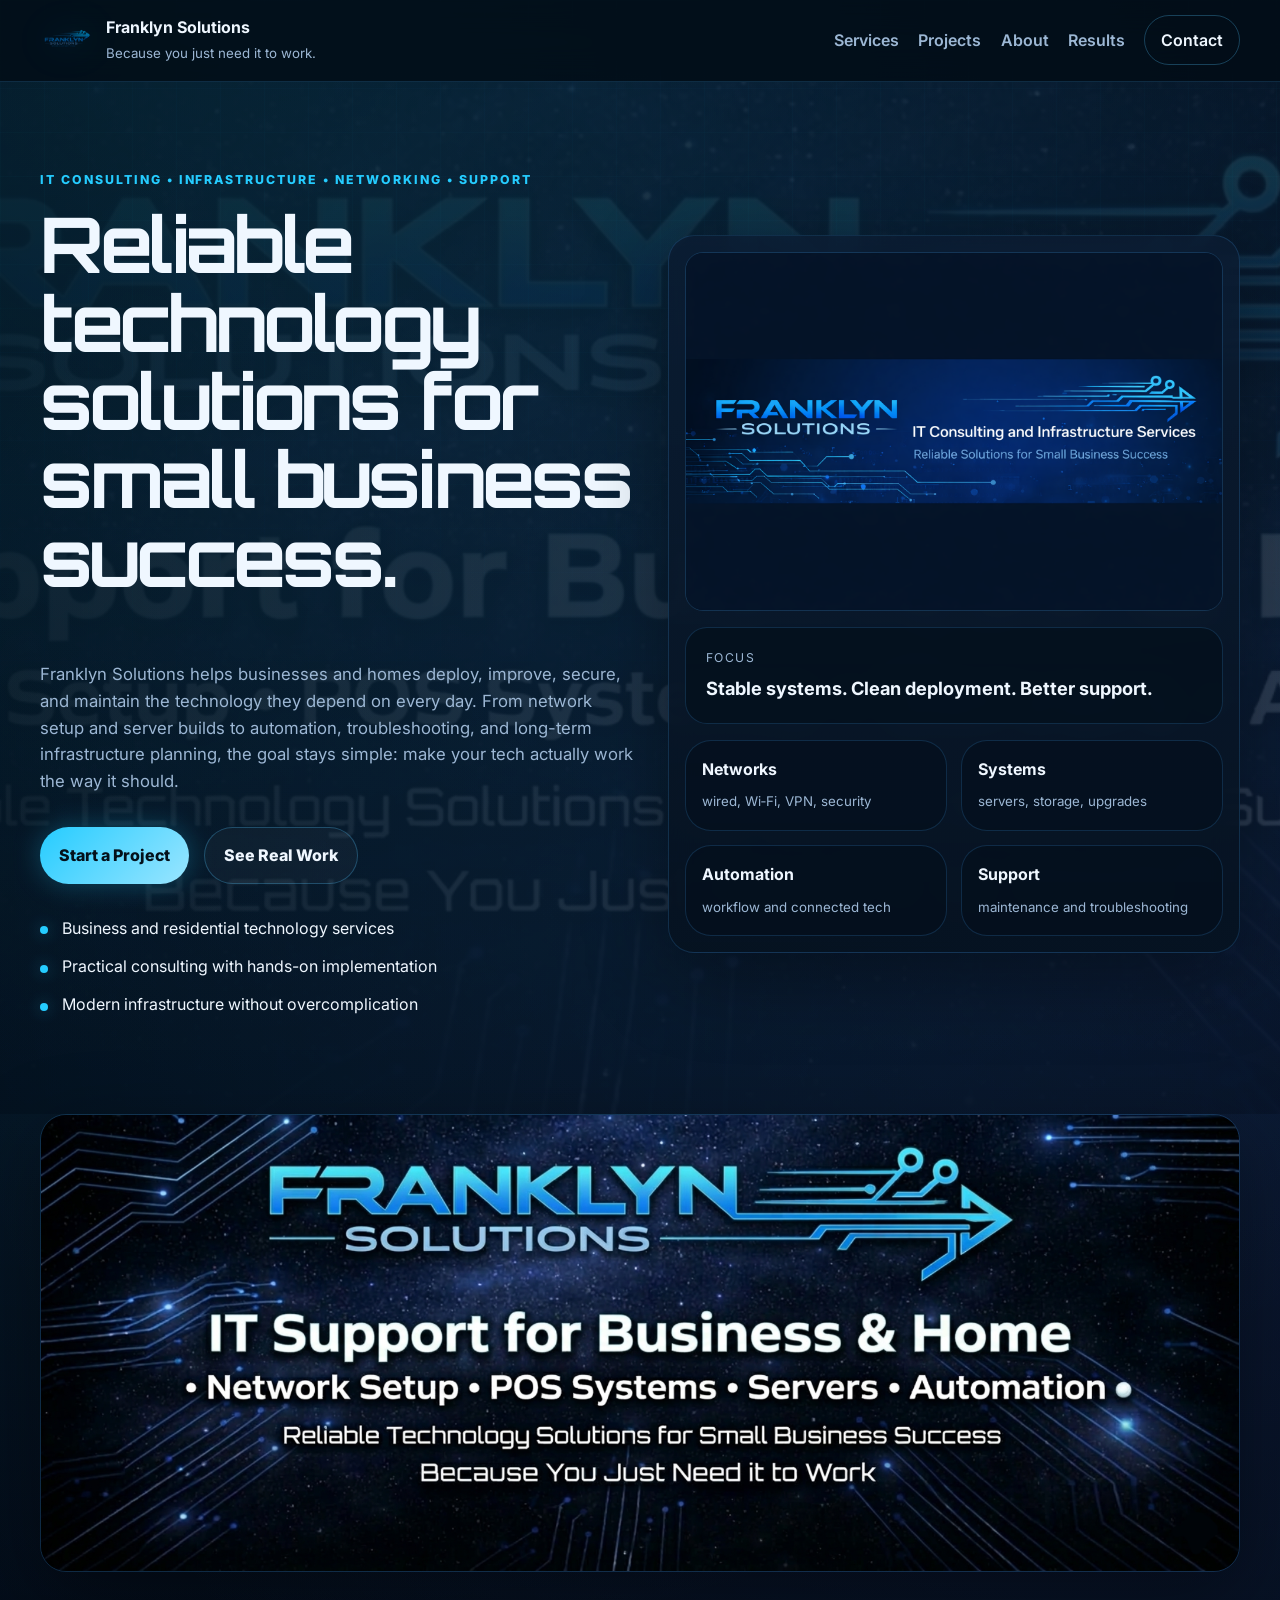
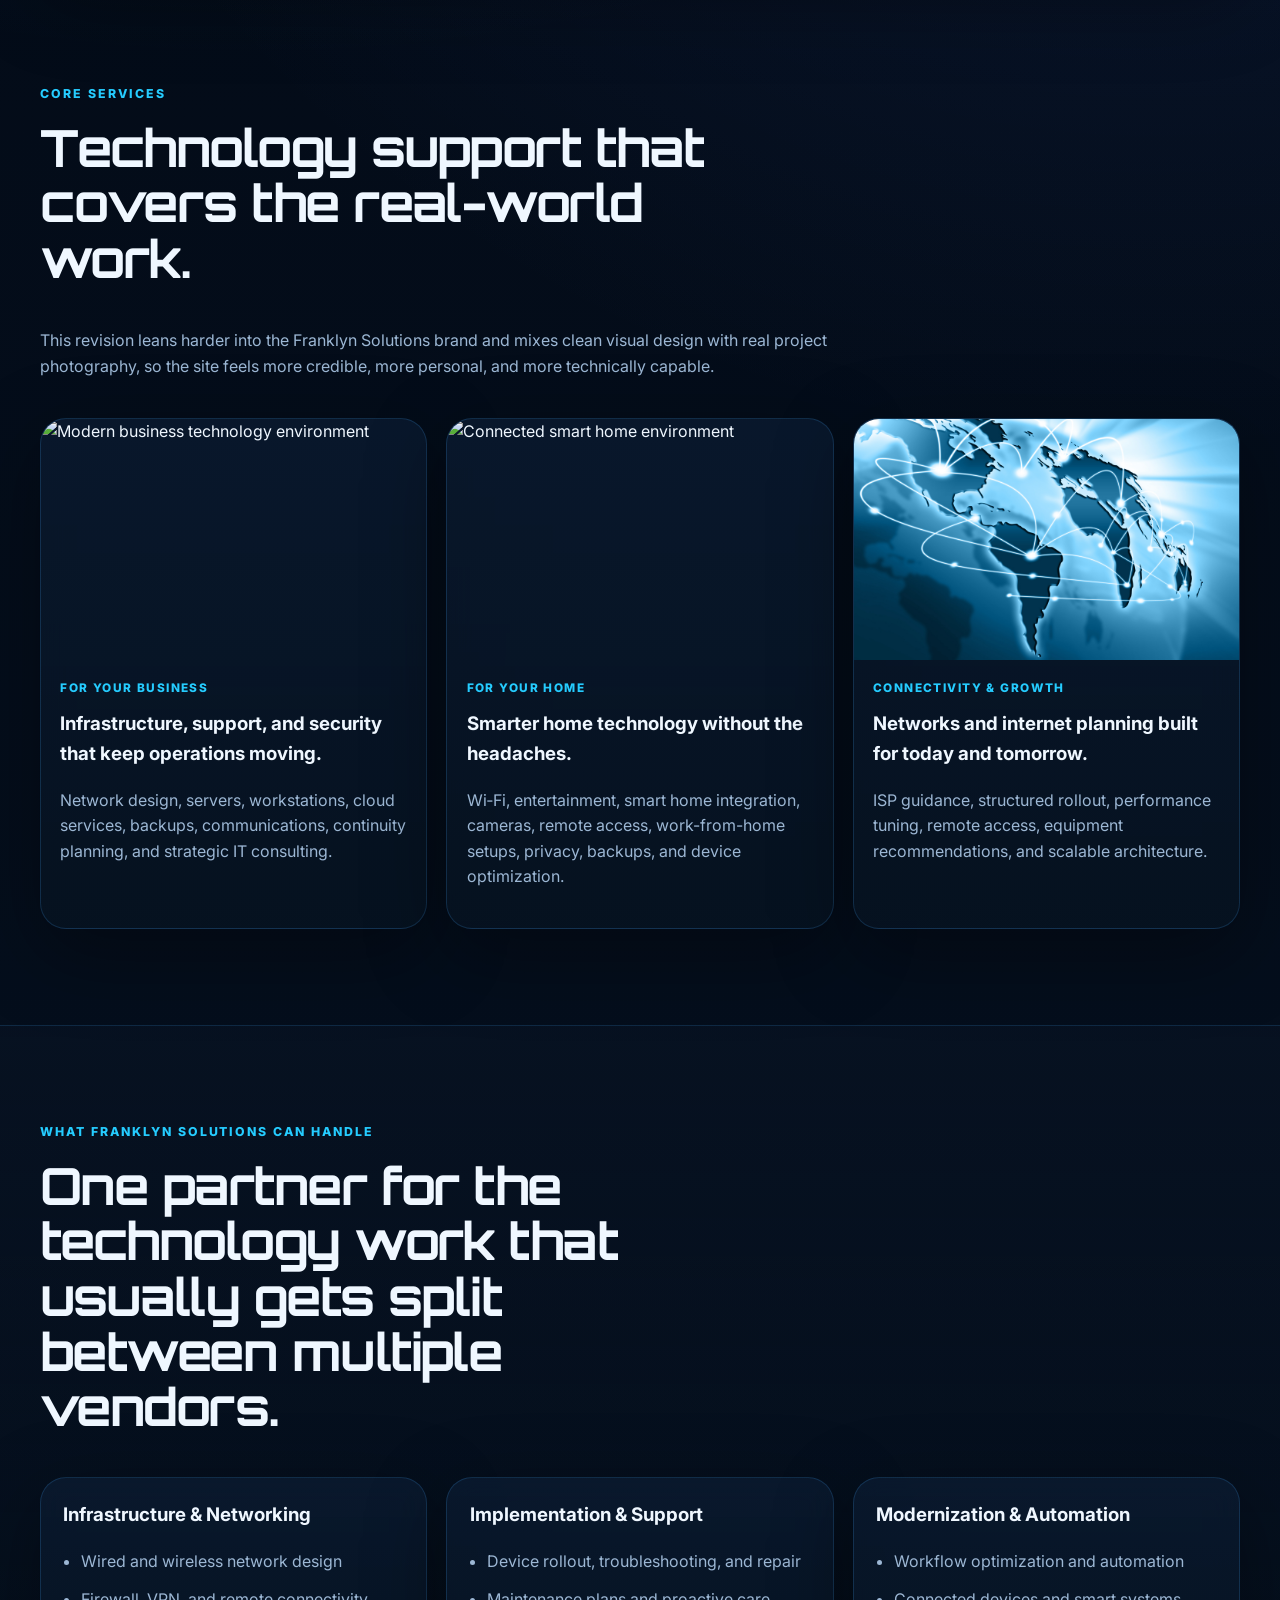
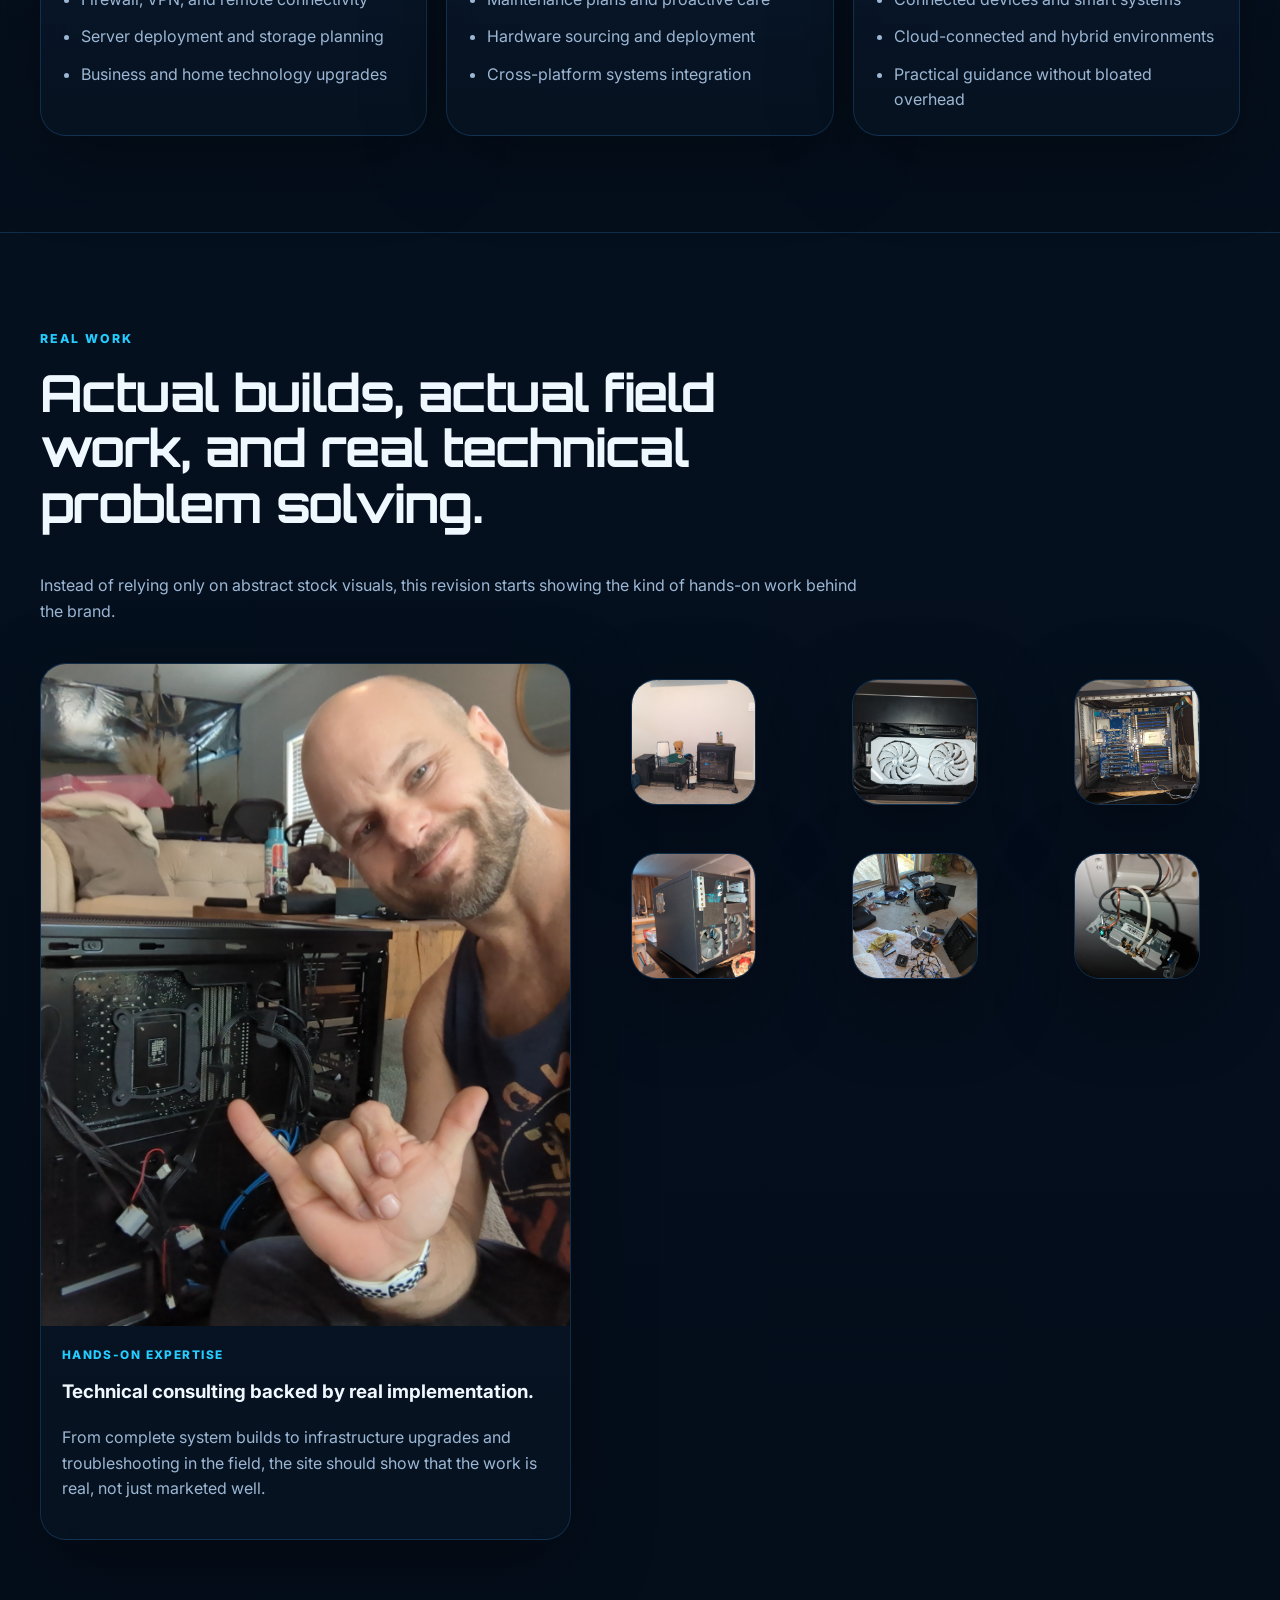
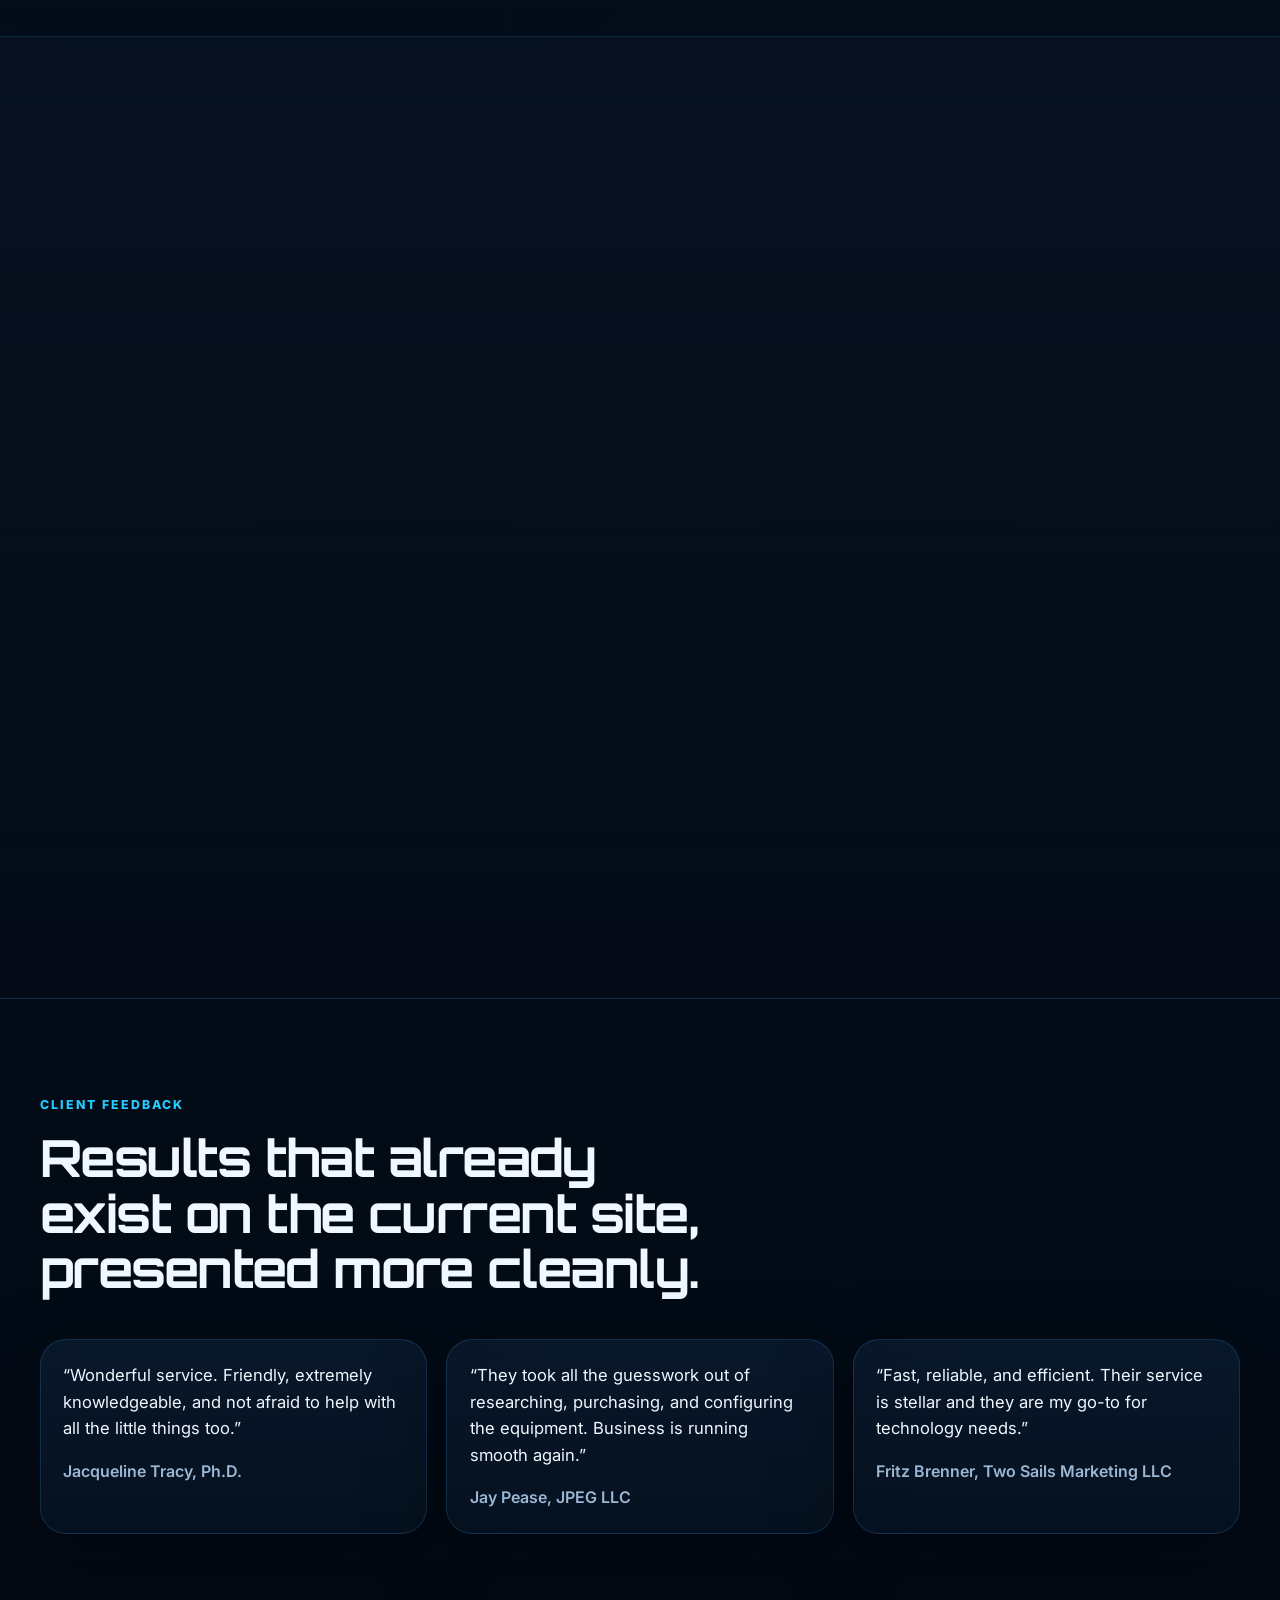
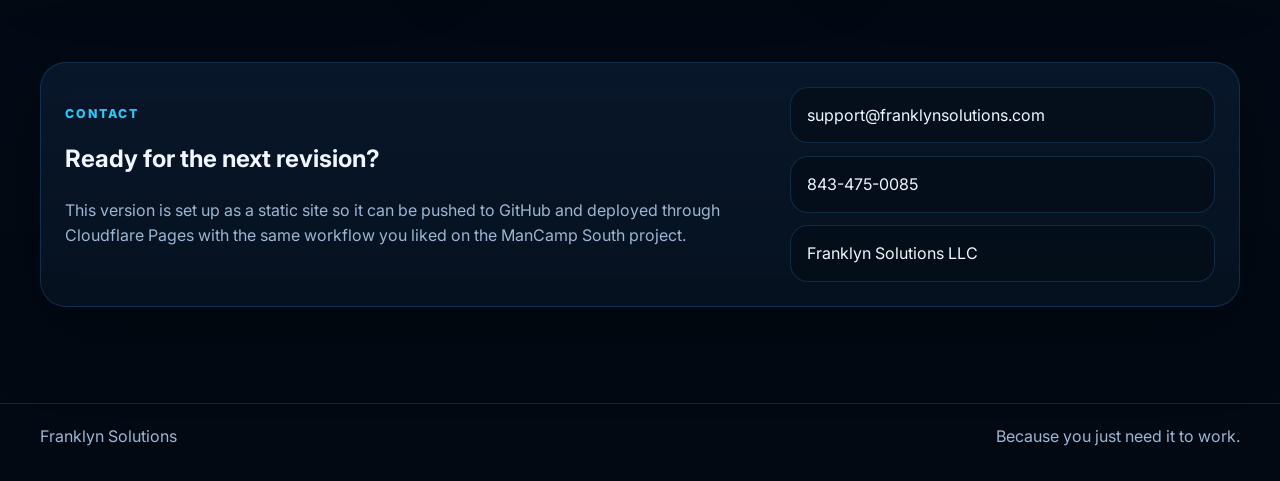
==== commit e4c38465: "Add files via upload" ====
--- a/index.html
+++ b/index.html
@@ -3,36 +3,36 @@
 <head>
   <meta charset="UTF-8" />
   <meta name="viewport" content="width=device-width, initial-scale=1.0" />
-  <meta name="description" content="Franklyn Solutions delivers modern IT infrastructure, network design, automation, support, and technology consulting for homes and businesses." />
-  <title>Franklyn Solutions | Modern IT Infrastructure & Technology Consulting</title>
+  <meta name="description" content="Franklyn Solutions delivers IT consulting, infrastructure services, networking, automation, support, and modern technology solutions for homes and businesses." />
+  <title>Franklyn Solutions | IT Consulting and Infrastructure Services</title>
   <link rel="preconnect" href="https://fonts.googleapis.com">
   <link rel="preconnect" href="https://fonts.gstatic.com" crossorigin>
-  <link href="https://fonts.googleapis.com/css2?family=Inter:wght@400;500;600;700;800&display=swap" rel="stylesheet">
-  <link rel="icon" type="image/svg+xml" href="favicon.svg" />
+  <link href="https://fonts.googleapis.com/css2?family=Inter:wght@400;500;600;700;800&family=Orbitron:wght@500;700;800&display=swap" rel="stylesheet">
+  <link rel="icon" type="image/png" href="assets/logo-1024x1024.png" />
   <link rel="stylesheet" href="styles.css" />
 </head>
 <body>
-  <div class="site-shell"></div>
+  <div class="bg-grid"></div>
 
   <header class="topbar">
     <div class="container nav-wrap">
       <a class="brand" href="#home" aria-label="Franklyn Solutions home">
-        <span class="brand-mark">FS</span>
-        <span class="brand-text">
+        <img src="assets/logo-1024x1024.png" alt="Franklyn Solutions logo" />
+        <span>
           <strong>Franklyn Solutions</strong>
           <small>Because you just need it to work.</small>
         </span>
       </a>
 
-      <button class="menu-toggle" aria-expanded="false" aria-controls="site-nav">
+      <button class="menu-toggle" aria-expanded="false" aria-controls="site-nav" aria-label="Toggle navigation">
         <span></span><span></span><span></span>
       </button>
 
       <nav id="site-nav" class="site-nav">
         <a href="#services">Services</a>
-        <a href="#solutions">Solutions</a>
-        <a href="#process">Process</a>
-        <a href="#results">Results</a>
+        <a href="#projects">Projects</a>
+        <a href="#about">About</a>
+        <a href="#testimonials">Results</a>
         <a href="#contact" class="nav-cta">Contact</a>
       </nav>
     </div>
@@ -42,62 +42,46 @@
     <section class="hero section">
       <div class="container hero-grid">
         <div class="hero-copy reveal">
-          <p class="eyebrow">IT infrastructure • networks • automation • support</p>
-          <h1>Technology that feels modern, stable, and built around your business.</h1>
+          <p class="eyebrow">IT consulting • infrastructure • networking • support</p>
+          <h1>Reliable technology solutions for small business success.</h1>
           <p class="hero-text">
-            Franklyn Solutions helps homes and businesses design, deploy, secure, and maintain the technology they depend on every day.
-            From network architecture and device rollouts to automation, cloud integrations, and long-term support, the goal is simple: make your tech work better.
-          </p>
-
+            Franklyn Solutions helps businesses and homes deploy, improve, secure, and maintain the technology they depend on every day.
+            From network setup and server builds to automation, troubleshooting, and long-term infrastructure planning, the goal stays simple: make your tech actually work the way it should.
+          </p>
           <div class="hero-actions">
             <a class="btn btn-primary" href="#contact">Start a Project</a>
-            <a class="btn btn-secondary" href="#services">Explore Services</a>
-          </div>
-
+            <a class="btn btn-secondary" href="#projects">See Real Work</a>
+          </div>
           <ul class="hero-points">
-            <li>Infrastructure that scales cleanly</li>
-            <li>Security-minded planning from day one</li>
-            <li>Practical guidance without the fluff</li>
+            <li>Business and residential technology services</li>
+            <li>Practical consulting with hands-on implementation</li>
+            <li>Modern infrastructure without overcomplication</li>
           </ul>
         </div>
 
         <div class="hero-visual reveal delay-1">
-          <div class="hero-card glass">
-            <div class="hero-card-header">
-              <span></span><span></span><span></span>
-            </div>
-            <div class="hero-card-body">
-              <div class="signal-grid"></div>
-              <div class="status-panel">
-                <div>
-                  <small>Operational focus</small>
-                  <strong>Reliable systems. Smarter growth.</strong>
-                </div>
-                <div class="mini-stats">
-                  <span>Networks</span>
-                  <span>Servers</span>
-                  <span>Cloud</span>
-                  <span>Automation</span>
-                </div>
+          <div class="hero-panel glass">
+            <img class="hero-banner" src="assets/linkedin-banner.png" alt="Franklyn Solutions branded banner" />
+            <div class="hero-stack">
+              <div class="metric-card">
+                <span>Focus</span>
+                <strong>Stable systems. Clean deployment. Better support.</strong>
               </div>
-            </div>
-          </div>
-        </div>
-      </div>
-    </section>
-
-    <section class="trust-band">
-      <div class="container trust-grid">
-        <div>
-          <span>Strategic IT consulting</span>
-          <span>Infrastructure design</span>
-          <span>System integration</span>
-        </div>
-        <div>
-          <span>Network architecture</span>
-          <span>Home technology</span>
-          <span>Managed support</span>
-        </div>
+              <div class="hero-mini-grid">
+                <div><b>Networks</b><small>wired, Wi‑Fi, VPN, security</small></div>
+                <div><b>Systems</b><small>servers, storage, upgrades</small></div>
+                <div><b>Automation</b><small>workflow and connected tech</small></div>
+                <div><b>Support</b><small>maintenance and troubleshooting</small></div>
+              </div>
+            </div>
+          </div>
+        </div>
+      </div>
+    </section>
+
+    <section class="brand-band">
+      <div class="container">
+        <img src="assets/fb-banner.png" alt="Franklyn Solutions branded graphic" />
       </div>
     </section>
 
@@ -105,174 +89,176 @@
       <div class="container">
         <div class="section-heading reveal">
           <p class="eyebrow">Core services</p>
-          <h2>Built for real-world operations, not generic templates.</h2>
-          <p>
-            The current site emphasizes hardware, networking, maintenance, home technology, and business IT support. This first revision keeps those strengths but presents them in a cleaner, more modern structure.
+          <h2>Technology support that covers the real-world work.</h2>
+          <p>
+            This revision leans harder into the Franklyn Solutions brand and mixes clean visual design with real project photography,
+            so the site feels more credible, more personal, and more technically capable.
           </p>
         </div>
 
         <div class="service-grid">
           <article class="service-card glass reveal">
-            <img src="assets/business-services.png" alt="Modern business IT environment" />
+            <img src="assets/business-services.png" alt="Modern business technology environment" />
             <div class="card-copy">
               <p class="card-kicker">For your business</p>
-              <h3>Infrastructure, security, and support that keeps operations moving.</h3>
-              <p>Networks, servers, devices, cloud services, communications, continuity planning, automation, and ongoing IT strategy.</p>
+              <h3>Infrastructure, support, and security that keep operations moving.</h3>
+              <p>Network design, servers, workstations, cloud services, backups, communications, continuity planning, and strategic IT consulting.</p>
             </div>
           </article>
 
           <article class="service-card glass reveal delay-1">
-            <img src="assets/home-services.png" alt="Connected home technology environment" />
+            <img src="assets/home-services.png" alt="Connected smart home environment" />
             <div class="card-copy">
               <p class="card-kicker">For your home</p>
-              <h3>Connected home technology without the complexity.</h3>
-              <p>Wi-Fi, security, smart home systems, entertainment, remote access, backups, privacy, and work-from-home optimization.</p>
+              <h3>Smarter home technology without the headaches.</h3>
+              <p>Wi‑Fi, entertainment, smart home integration, cameras, remote access, work-from-home setups, privacy, backups, and device optimization.</p>
             </div>
           </article>
 
           <article class="service-card glass reveal delay-2">
-            <img src="assets/internet-ipv6.jpg" alt="Global network connectivity" />
+            <img src="assets/internet-ipv6.jpg" alt="Global internet and network connectivity" />
             <div class="card-copy">
-              <p class="card-kicker">Connectivity</p>
-              <h3>Network design that supports today and tomorrow.</h3>
-              <p>ISP guidance, equipment selection, structured setup, performance tuning, resilient design, and scalable long-term planning.</p>
-            </div>
-          </article>
-        </div>
-      </div>
-    </section>
-
-    <section id="solutions" class="section section-alt">
+              <p class="card-kicker">Connectivity & growth</p>
+              <h3>Networks and internet planning built for today and tomorrow.</h3>
+              <p>ISP guidance, structured rollout, performance tuning, remote access, equipment recommendations, and scalable architecture.</p>
+            </div>
+          </article>
+        </div>
+      </div>
+    </section>
+
+    <section class="section section-alt" id="capabilities">
       <div class="container">
         <div class="section-heading reveal">
           <p class="eyebrow">What Franklyn Solutions can handle</p>
-          <h2>One partner for the technical work that usually gets split across five vendors.</h2>
+          <h2>One partner for the technology work that usually gets split between multiple vendors.</h2>
         </div>
 
         <div class="pillars-grid">
           <article class="pillar glass reveal">
-            <h3>Infrastructure & Networks</h3>
+            <h3>Infrastructure & Networking</h3>
             <ul>
               <li>Wired and wireless network design</li>
-              <li>Firewall, VPN, and secure remote access</li>
-              <li>Structured system deployment and upgrades</li>
-              <li>Performance tuning and lifecycle planning</li>
+              <li>Firewall, VPN, and remote connectivity</li>
+              <li>Server deployment and storage planning</li>
+              <li>Business and home technology upgrades</li>
             </ul>
           </article>
-
           <article class="pillar glass reveal delay-1">
-            <h3>Systems & Cloud</h3>
+            <h3>Implementation & Support</h3>
             <ul>
-              <li>Server builds and configuration</li>
-              <li>Storage, backup, and recovery strategy</li>
-              <li>Cloud migrations and hybrid environments</li>
-              <li>Cross-platform integration and optimization</li>
+              <li>Device rollout, troubleshooting, and repair</li>
+              <li>Maintenance plans and proactive care</li>
+              <li>Hardware sourcing and deployment</li>
+              <li>Cross-platform systems integration</li>
             </ul>
           </article>
-
           <article class="pillar glass reveal delay-2">
-            <h3>Operations & Automation</h3>
+            <h3>Modernization & Automation</h3>
             <ul>
-              <li>Workflow improvement and efficiency planning</li>
-              <li>IoT and connected-device integration</li>
-              <li>Business technology modernization</li>
-              <li>Ongoing support and proactive maintenance</li>
+              <li>Workflow optimization and automation</li>
+              <li>Connected devices and smart systems</li>
+              <li>Cloud-connected and hybrid environments</li>
+              <li>Practical guidance without bloated overhead</li>
             </ul>
           </article>
         </div>
       </div>
     </section>
 
-    <section id="process" class="section">
-      <div class="container process-grid">
-        <div class="section-heading reveal">
-          <p class="eyebrow">Process</p>
-          <h2>A better client flow for the new site.</h2>
-          <p>
-            This version uses the same cleaner structure that worked well on the ManCamp South project: stronger hierarchy, faster scanning, focused calls to action, and a layout that is easier to keep updated through GitHub and Cloudflare Pages.
-          </p>
-        </div>
-
-        <div class="steps">
-          <article class="step glass reveal">
-            <span>01</span>
-            <h3>Assess</h3>
-            <p>Review current systems, pain points, growth goals, and security considerations.</p>
-          </article>
-          <article class="step glass reveal delay-1">
-            <span>02</span>
-            <h3>Plan</h3>
-            <p>Recommend practical solutions that match budget, operations, and future needs.</p>
-          </article>
-          <article class="step glass reveal delay-2">
-            <span>03</span>
-            <h3>Implement</h3>
-            <p>Deploy the hardware, networking, systems, and integrations cleanly and correctly.</p>
-          </article>
-          <article class="step glass reveal delay-3">
-            <span>04</span>
-            <h3>Support</h3>
-            <p>Keep everything maintained, monitored, and aligned with evolving business needs.</p>
-          </article>
-        </div>
-      </div>
-    </section>
-
-    <section id="results" class="section section-alt">
-      <div class="container">
-        <div class="section-heading reveal">
-          <p class="eyebrow">Client results</p>
-          <h2>Proof points that already exist on the current site.</h2>
+    <section id="projects" class="section">
+      <div class="container">
+        <div class="section-heading reveal">
+          <p class="eyebrow">Real work</p>
+          <h2>Actual builds, actual field work, and real technical problem solving.</h2>
+          <p>
+            Instead of relying only on abstract stock visuals, this revision starts showing the kind of hands-on work behind the brand.
+          </p>
+        </div>
+
+        <div class="projects-grid">
+          <article class="project-feature glass reveal">
+            <img src="assets/pj-build-selfie.jpg" alt="PJ with a custom PC build" />
+            <div class="project-copy">
+              <p class="card-kicker">Hands-on expertise</p>
+              <h3>Technical consulting backed by real implementation.</h3>
+              <p>From complete system builds to infrastructure upgrades and troubleshooting in the field, the site should show that the work is real, not just marketed well.</p>
+            </div>
+          </article>
+
+          <div class="gallery-grid">
+            <figure class="gallery-card glass reveal delay-1"><img src="assets/project-rack.jpg" alt="Compact network and server setup" /></figure>
+            <figure class="gallery-card glass reveal delay-2"><img src="assets/project-sff-finished.jpg" alt="Finished compact performance system build" /></figure>
+            <figure class="gallery-card glass reveal delay-3"><img src="assets/project-epyc-build.jpg" alt="Large EPYC workstation or server motherboard build" /></figure>
+            <figure class="gallery-card glass reveal"><img src="assets/project-custom-case.jpg" alt="Custom fabricated computer case" /></figure>
+            <figure class="gallery-card glass reveal delay-1"><img src="assets/project-build-floor.jpg" alt="System parts and tools during a custom build" /></figure>
+            <figure class="gallery-card glass reveal delay-2"><img src="assets/project-device-wiring.jpg" alt="Detailed device wiring and low-voltage work" /></figure>
+          </div>
+        </div>
+      </div>
+    </section>
+
+    <section id="about" class="section section-alt">
+      <div class="container about-grid">
+        <div class="about-copy reveal">
+          <p class="eyebrow">Why Franklyn Solutions</p>
+          <h2>Built to feel more premium, more credible, and more personal.</h2>
+          <p>
+            The old site has strong service coverage, testimonials, and core messaging. This version keeps those strengths while upgrading the presentation,
+            using cleaner hierarchy, stronger branding, and a mix of polished graphics with real project imagery.
+          </p>
+          <div class="about-points">
+            <div class="point glass"><strong>Local and direct</strong><span>Consulting that feels accessible instead of corporate and bloated.</span></div>
+            <div class="point glass"><strong>Technical depth</strong><span>Servers, networks, devices, automation, support, and integration in one place.</span></div>
+            <div class="point glass"><strong>Modern delivery</strong><span>Easy to update through GitHub and Cloudflare Pages without being trapped in Webflow.</span></div>
+          </div>
+        </div>
+        <div class="about-visual reveal delay-1">
+          <div class="about-stack glass">
+            <img src="assets/project-wiring-box.jpg" alt="Electrical or low-voltage wiring work in progress" />
+            <img src="assets/logo-1024x1024.png" alt="Franklyn Solutions logo mark" class="logo-float" />
+          </div>
+        </div>
+      </div>
+    </section>
+
+    <section id="testimonials" class="section">
+      <div class="container">
+        <div class="section-heading reveal">
+          <p class="eyebrow">Client feedback</p>
+          <h2>Results that already exist on the current site, presented more cleanly.</h2>
         </div>
 
         <div class="testimonial-grid">
-          <blockquote class="testimonial glass reveal">
-            <p>“Wonderful service... friendly and extremely knowledgeable... not afraid to do a ton of little stuff to help me.”</p>
-            <footer>Jacqueline Tracy, Ph.D.</footer>
-          </blockquote>
-          <blockquote class="testimonial glass reveal delay-1">
-            <p>“Fast, reliable, and efficient... I will be using them for every piece of equipment in my office from now on.”</p>
-            <footer>Fritz Brenner, Two Sails Marketing LLC</footer>
-          </blockquote>
-          <blockquote class="testimonial glass reveal delay-2">
-            <p>“They had me up and running the very same day with everything intact like it had never happened.”</p>
-            <footer>George Hogan, Max Muscle Sports Nutrition</footer>
-          </blockquote>
-        </div>
-      </div>
-    </section>
-
-    <section class="section">
-      <div class="container why-us glass reveal highlight-panel">
+          <article class="quote glass reveal">
+            <p>“Wonderful service. Friendly, extremely knowledgeable, and not afraid to help with all the little things too.”</p>
+            <span>Jacqueline Tracy, Ph.D.</span>
+          </article>
+          <article class="quote glass reveal delay-1">
+            <p>“They took all the guesswork out of researching, purchasing, and configuring the equipment. Business is running smooth again.”</p>
+            <span>Jay Pease, JPEG LLC</span>
+          </article>
+          <article class="quote glass reveal delay-2">
+            <p>“Fast, reliable, and efficient. Their service is stellar and they are my go-to for technology needs.”</p>
+            <span>Fritz Brenner, Two Sails Marketing LLC</span>
+          </article>
+        </div>
+      </div>
+    </section>
+
+    <section id="contact" class="section contact-section">
+      <div class="container contact-panel glass reveal">
         <div>
-          <p class="eyebrow">Why Franklyn Solutions</p>
-          <h2>Locally owned. Veteran owned. Built to do the heavy lifting.</h2>
-        </div>
-        <p>
-          The brand position on the current site is strong. This revision sharpens it with cleaner presentation, stronger visual rhythm, and a more premium feel that better matches the quality of the services.
-        </p>
-      </div>
-    </section>
-
-    <section id="contact" class="section contact-section">
-      <div class="container contact-grid">
-        <div class="contact-copy reveal">
           <p class="eyebrow">Contact</p>
-          <h2>Ready for a cleaner, stronger Franklyn Solutions web presence.</h2>
-          <p>
-            This first draft is set up as a static site so it can be versioned in GitHub and deployed cleanly through Cloudflare Pages.
-            Contact details below reflect the current public site.
-          </p>
-        </div>
-
-        <div class="contact-card glass reveal delay-1">
+          <h2>Ready for the next revision?</h2>
+          <p>
+            This version is set up as a static site so it can be pushed to GitHub and deployed through Cloudflare Pages with the same workflow you liked on the ManCamp South project.
+          </p>
+        </div>
+        <div class="contact-meta">
           <a href="mailto:support@franklynsolutions.com">support@franklynsolutions.com</a>
           <a href="tel:8434750085">843-475-0085</a>
-          <p>Mount Pleasant, South Carolina</p>
-          <div class="contact-actions">
-            <a class="btn btn-primary" href="mailto:support@franklynsolutions.com">Email Now</a>
-            <a class="btn btn-secondary" href="tel:8434750085">Call Now</a>
-          </div>
+          <span>Franklyn Solutions LLC</span>
         </div>
       </div>
     </section>
@@ -280,8 +266,8 @@
 
   <footer class="footer">
     <div class="container footer-wrap">
-      <p>© Franklyn Solutions LLC</p>
-      <a href="#home">Back to top</a>
+      <span>Franklyn Solutions</span>
+      <span>Because you just need it to work.</span>
     </div>
   </footer>
 
--- a/styles.css
+++ b/styles.css
@@ -1,17 +1,19 @@
+
 :root {
-  --bg: #06111f;
-  --bg-alt: #081a2d;
-  --panel: rgba(10, 27, 47, 0.6);
-  --panel-strong: rgba(8, 22, 39, 0.88);
-  --text: #eaf4ff;
-  --muted: #9fbbd8;
-  --line: rgba(103, 183, 255, 0.18);
-  --glow: rgba(28, 215, 255, 0.28);
-  --accent: #19d7ff;
-  --accent-2: #4f8cff;
-  --radius: 24px;
-  --shadow: 0 24px 60px rgba(0, 0, 0, 0.34);
-  --max: 1180px;
+  --bg: #020813;
+  --bg-2: #071427;
+  --bg-3: #0b1f39;
+  --panel: rgba(7, 20, 39, 0.72);
+  --panel-strong: rgba(8, 19, 35, 0.92);
+  --text: #eff7ff;
+  --muted: #9cb7d4;
+  --line: rgba(66, 171, 255, 0.18);
+  --line-strong: rgba(79, 198, 255, 0.28);
+  --accent: #25ccff;
+  --accent-2: #4b7dff;
+  --shadow: 0 24px 80px rgba(0,0,0,0.35);
+  --radius: 26px;
+  --max: 1200px;
 }
 
 * { box-sizing: border-box; }
@@ -19,45 +21,44 @@
 body {
   margin: 0;
   font-family: 'Inter', system-ui, sans-serif;
+  background:
+    radial-gradient(circle at 20% 0%, rgba(37, 204, 255, 0.18), transparent 24%),
+    radial-gradient(circle at 90% 12%, rgba(75, 125, 255, 0.14), transparent 20%),
+    linear-gradient(180deg, var(--bg) 0%, #05101f 50%, #020913 100%);
   color: var(--text);
-  background:
-    radial-gradient(circle at top left, rgba(25, 215, 255, 0.18), transparent 22%),
-    radial-gradient(circle at top right, rgba(79, 140, 255, 0.16), transparent 28%),
-    linear-gradient(180deg, #030b14 0%, #06111f 48%, #071526 100%);
   line-height: 1.6;
 }
-
 img { max-width: 100%; display: block; }
 a { color: inherit; text-decoration: none; }
+h1, h2, h3, p { margin-top: 0; }
 .container { width: min(calc(100% - 2rem), var(--max)); margin: 0 auto; }
 .section { padding: 6rem 0; position: relative; }
 .section-alt {
-  background: linear-gradient(180deg, rgba(8, 26, 45, 0.7), rgba(6, 17, 31, 0.3));
+  background: linear-gradient(180deg, rgba(8, 19, 35, 0.72), rgba(4, 12, 22, 0.3));
   border-top: 1px solid var(--line);
   border-bottom: 1px solid var(--line);
 }
-.glass {
-  background: linear-gradient(180deg, rgba(14, 33, 57, 0.76), rgba(7, 21, 38, 0.88));
-  border: 1px solid var(--line);
-  box-shadow: var(--shadow);
-  backdrop-filter: blur(14px);
-}
-.site-shell {
+.bg-grid {
   position: fixed;
   inset: 0;
   pointer-events: none;
   background-image:
-    linear-gradient(rgba(25, 215, 255, 0.04) 1px, transparent 1px),
-    linear-gradient(90deg, rgba(25, 215, 255, 0.04) 1px, transparent 1px);
-  background-size: 48px 48px;
-  mask-image: linear-gradient(180deg, rgba(0,0,0,0.75), transparent 95%);
-}
-
+    linear-gradient(rgba(37, 204, 255, 0.04) 1px, transparent 1px),
+    linear-gradient(90deg, rgba(37, 204, 255, 0.04) 1px, transparent 1px);
+  background-size: 44px 44px;
+  mask-image: linear-gradient(180deg, rgba(0,0,0,.75), transparent 96%);
+}
+.glass {
+  background: linear-gradient(180deg, rgba(11, 27, 49, 0.78), rgba(6, 18, 32, 0.92));
+  border: 1px solid var(--line);
+  box-shadow: var(--shadow);
+  backdrop-filter: blur(14px);
+}
 .topbar {
   position: sticky;
   top: 0;
   z-index: 50;
-  background: rgba(4, 14, 25, 0.78);
+  background: rgba(2, 10, 19, 0.8);
   border-bottom: 1px solid var(--line);
   backdrop-filter: blur(16px);
 }
@@ -66,37 +67,33 @@
   align-items: center;
   justify-content: space-between;
   gap: 1rem;
-  padding: 1rem 0;
+  padding: 0.9rem 0;
 }
 .brand {
   display: flex;
   align-items: center;
   gap: 0.9rem;
-}
-.brand-mark {
-  display: grid;
-  place-items: center;
-  width: 50px;
-  height: 50px;
-  border-radius: 16px;
-  color: var(--bg);
-  font-weight: 800;
-  background: linear-gradient(135deg, var(--accent), #9be7ff);
-  box-shadow: 0 0 30px var(--glow);
-}
-.brand-text strong { display: block; font-size: 0.98rem; }
-.brand-text small { color: var(--muted); }
-.site-nav {
-  display: flex;
-  align-items: center;
-  gap: 1.2rem;
-}
-.site-nav a { color: var(--muted); font-weight: 500; }
-.site-nav a:hover, .site-nav a.active { color: var(--text); }
+  min-width: 0;
+}
+.brand img {
+  width: 52px;
+  height: 52px;
+  object-fit: contain;
+  filter: drop-shadow(0 0 18px rgba(37, 204, 255, 0.25));
+}
+.brand strong {
+  display: block;
+  font-size: 1rem;
+}
+.brand small { color: var(--muted); }
+.site-nav { display: flex; gap: 1.2rem; align-items: center; }
+.site-nav a { color: var(--muted); font-weight: 600; }
+.site-nav a:hover { color: var(--text); }
 .nav-cta {
   padding: 0.7rem 1rem;
   border-radius: 999px;
-  border: 1px solid var(--line);
+  border: 1px solid var(--line-strong);
+  color: var(--text) !important;
 }
 .menu-toggle {
   display: none;
@@ -108,344 +105,336 @@
   display: block;
   width: 24px;
   height: 2px;
+  margin: 5px 0;
   background: var(--text);
-  margin: 5px 0;
-}
-
+}
 .eyebrow {
   margin: 0 0 1rem;
   text-transform: uppercase;
-  letter-spacing: 0.16em;
-  font-size: 0.77rem;
+  letter-spacing: .16em;
+  font-size: .77rem;
   color: var(--accent);
-  font-weight: 700;
-}
-h1, h2, h3, p { margin-top: 0; }
-h1 {
-  font-size: clamp(2.9rem, 6vw, 5.4rem);
+  font-weight: 800;
+}
+.section-heading {
+  max-width: 820px;
+  margin-bottom: 2.4rem;
+}
+.section-heading h2,
+.hero-copy h1 {
+  font-family: 'Orbitron', 'Inter', sans-serif;
+}
+.hero-copy h1 {
+  font-size: clamp(2.8rem, 6vw, 5.2rem);
   line-height: 1.02;
   letter-spacing: -0.04em;
   max-width: 12ch;
 }
-h2 {
-  font-size: clamp(2rem, 4vw, 3.4rem);
+.section-heading h2 {
+  font-size: clamp(2rem, 4vw, 3.2rem);
   line-height: 1.08;
   letter-spacing: -0.03em;
-  max-width: 14ch;
-}
-h3 {
-  font-size: 1.35rem;
-  line-height: 1.2;
+  max-width: 16ch;
 }
 p { color: var(--muted); }
-
-.hero { padding-top: 5rem; }
+.hero {
+  padding-top: 5.5rem;
+  overflow: hidden;
+}
+.hero::before {
+  content: '';
+  position: absolute;
+  inset: 0;
+  background: linear-gradient(90deg, rgba(2,8,19,.82), rgba(2,8,19,.42)), url('assets/fb-banner.png') center/cover no-repeat;
+  opacity: .22;
+  pointer-events: none;
+}
 .hero-grid {
-  display: grid;
-  grid-template-columns: 1.1fr 0.9fr;
+  position: relative;
+  display: grid;
+  grid-template-columns: 1.02fr .98fr;
   gap: 2rem;
   align-items: center;
 }
-.hero-text { max-width: 60ch; font-size: 1.04rem; }
-.hero-actions, .contact-actions {
+.hero-text { max-width: 62ch; font-size: 1.05rem; }
+.hero-actions {
   display: flex;
-  gap: 0.9rem;
+  gap: .9rem;
   flex-wrap: wrap;
   margin: 2rem 0;
 }
 .btn {
   display: inline-flex;
-  align-items: center;
   justify-content: center;
+  align-items: center;
   min-height: 52px;
-  padding: 0.9rem 1.2rem;
+  padding: .9rem 1.2rem;
   border-radius: 999px;
-  font-weight: 700;
-  transition: transform 0.22s ease, box-shadow 0.22s ease, border-color 0.22s ease;
+  font-weight: 800;
+  transition: transform .22s ease, box-shadow .22s ease;
 }
 .btn:hover { transform: translateY(-2px); }
 .btn-primary {
-  background: linear-gradient(135deg, var(--accent), #86f0ff);
-  color: #04131d;
-  box-shadow: 0 0 30px var(--glow);
+  color: #04111b;
+  background: linear-gradient(135deg, var(--accent), #9ae5ff);
+  box-shadow: 0 0 28px rgba(37, 204, 255, 0.28);
 }
 .btn-secondary {
-  border: 1px solid var(--line);
-  background: rgba(255, 255, 255, 0.03);
+  border: 1px solid var(--line-strong);
+  background: rgba(255,255,255,0.03);
 }
 .hero-points {
   list-style: none;
   padding: 0;
   margin: 2rem 0 0;
   display: grid;
-  gap: 0.9rem;
+  gap: .8rem;
 }
 .hero-points li {
+  color: var(--text);
+  padding-left: 1.4rem;
   position: relative;
-  padding-left: 1.5rem;
-  color: var(--text);
 }
 .hero-points li::before {
   content: '';
   position: absolute;
   left: 0;
-  top: 0.65rem;
+  top: .68rem;
   width: 8px;
   height: 8px;
   border-radius: 50%;
   background: var(--accent);
-  box-shadow: 0 0 18px var(--glow);
-}
-.hero-card {
-  padding: 1.2rem;
+  box-shadow: 0 0 16px rgba(37, 204, 255, .45);
+}
+.hero-panel {
+  padding: 1rem;
   border-radius: var(--radius);
-  min-height: 520px;
+}
+.hero-banner {
+  border-radius: 18px;
+  border: 1px solid var(--line);
+  margin-bottom: 1rem;
+}
+.hero-stack {
+  display: grid;
+  gap: 1rem;
+}
+.metric-card {
+  border-radius: 22px;
+  padding: 1.25rem;
+  background: rgba(5, 16, 29, 0.78);
+  border: 1px solid var(--line);
+}
+.metric-card span {
+  display: block;
+  color: var(--muted);
+  margin-bottom: .4rem;
+  text-transform: uppercase;
+  letter-spacing: .12em;
+  font-size: .76rem;
+}
+.metric-card strong { font-size: 1.14rem; }
+.hero-mini-grid {
+  display: grid;
+  grid-template-columns: repeat(2, minmax(0,1fr));
+  gap: .9rem;
+}
+.hero-mini-grid div,
+.point,
+.quote,
+.step,
+.pillar,
+.gallery-card,
+.service-card,
+.project-feature,
+.contact-panel {
+  border-radius: var(--radius);
+}
+.hero-mini-grid div {
+  padding: 1rem;
+  border: 1px solid var(--line);
+  background: rgba(5, 16, 29, 0.68);
+}
+.hero-mini-grid b {
+  display: block;
+  margin-bottom: .35rem;
+}
+.hero-mini-grid small { color: var(--muted); }
+.brand-band { padding-bottom: 1rem; }
+.brand-band img {
+  border-radius: 26px;
+  border: 1px solid var(--line);
+  box-shadow: var(--shadow);
+}
+.service-grid,
+.testimonial-grid {
+  display: grid;
+  grid-template-columns: repeat(3, minmax(0, 1fr));
+  gap: 1.2rem;
+}
+.service-card { overflow: hidden; }
+.service-card img { aspect-ratio: 16 / 10; object-fit: cover; }
+.card-copy { padding: 1.2rem 1.2rem 1.4rem; }
+.card-kicker {
+  margin-bottom: .7rem;
+  color: var(--accent);
+  text-transform: uppercase;
+  letter-spacing: .12em;
+  font-size: .74rem;
+  font-weight: 800;
+}
+.pillars-grid {
+  display: grid;
+  grid-template-columns: repeat(3, minmax(0,1fr));
+  gap: 1.2rem;
+}
+.pillar { padding: 1.4rem; }
+.pillar ul { margin: 1rem 0 0; padding-left: 1.1rem; color: var(--muted); }
+.pillar li + li { margin-top: .75rem; }
+.projects-grid {
+  display: grid;
+  grid-template-columns: .9fr 1.1fr;
+  gap: 1.2rem;
+  align-items: start;
+}
+.project-feature { overflow: hidden; }
+.project-feature img { aspect-ratio: 4 / 5; object-fit: cover; }
+.project-copy { padding: 1.3rem; }
+.gallery-grid {
+  display: grid;
+  grid-template-columns: repeat(3, minmax(0,1fr));
+  gap: 1rem;
+}
+.gallery-card { overflow: hidden; }
+.gallery-card img {
+  width: 100%;
+  height: 100%;
+  aspect-ratio: 1 / 1;
+  object-fit: cover;
+  transition: transform .35s ease;
+}
+.gallery-card:hover img,
+.service-card:hover img,
+.project-feature:hover img,
+.about-stack:hover > img:first-child { transform: scale(1.03); }
+.about-grid {
+  display: grid;
+  grid-template-columns: 1.02fr .98fr;
+  gap: 1.4rem;
+  align-items: center;
+}
+.about-points {
+  display: grid;
+  grid-template-columns: repeat(3, minmax(0,1fr));
+  gap: 1rem;
+  margin-top: 1.8rem;
+}
+.point { padding: 1.15rem; }
+.point strong { display: block; margin-bottom: .45rem; }
+.about-stack {
   position: relative;
   overflow: hidden;
-}
-.hero-card-header {
-  display: flex;
-  gap: 0.45rem;
-  margin-bottom: 1rem;
-}
-.hero-card-header span {
-  width: 11px; height: 11px; border-radius: 50%; background: rgba(255,255,255,0.22);
-}
-.hero-card-body {
-  height: calc(100% - 26px);
-  border-radius: 20px;
-  position: relative;
-  overflow: hidden;
-  background:
-    radial-gradient(circle at 50% 40%, rgba(25, 215, 255, 0.18), transparent 28%),
-    linear-gradient(180deg, rgba(9, 28, 48, 0.7), rgba(5, 16, 29, 0.95));
-}
-.signal-grid {
+  min-height: 560px;
+}
+.about-stack > img:first-child {
+  width: 100%;
+  height: 100%;
+  min-height: 560px;
+  object-fit: cover;
+  transition: transform .35s ease;
+}
+.logo-float {
   position: absolute;
-  inset: 0;
-  background-image:
-    linear-gradient(rgba(25,215,255,0.08) 1px, transparent 1px),
-    linear-gradient(90deg, rgba(25,215,255,0.08) 1px, transparent 1px);
-  background-size: 56px 56px;
-}
-.signal-grid::before,
-.signal-grid::after {
-  content: '';
-  position: absolute;
-  border-radius: 50%;
-  border: 1px solid rgba(25,215,255,0.25);
-  box-shadow: 0 0 45px rgba(25,215,255,0.18);
-}
-.signal-grid::before {
-  width: 220px; height: 220px; top: 14%; left: 12%;
-}
-.signal-grid::after {
-  width: 320px; height: 320px; right: -4%; bottom: -8%;
-}
-.status-panel {
-  position: absolute;
-  left: 1.2rem;
   right: 1.2rem;
   bottom: 1.2rem;
-  border-radius: 20px;
-  padding: 1.25rem;
-  background: rgba(5, 19, 34, 0.82);
-  border: 1px solid var(--line);
-}
-.status-panel small {
-  display: block;
-  color: var(--muted);
-  margin-bottom: 0.35rem;
-}
-.status-panel strong { font-size: 1.15rem; }
-.mini-stats {
-  display: flex;
-  flex-wrap: wrap;
-  gap: 0.65rem;
-  margin-top: 1rem;
-}
-.mini-stats span {
-  padding: 0.45rem 0.75rem;
-  border: 1px solid var(--line);
-  border-radius: 999px;
-  color: var(--text);
-  font-size: 0.92rem;
-}
-
-.trust-band {
-  padding: 1.2rem 0;
-  border-top: 1px solid var(--line);
-  border-bottom: 1px solid var(--line);
-  background: rgba(255,255,255,0.02);
-}
-.trust-grid {
-  display: grid;
-  grid-template-columns: 1fr 1fr;
-  gap: 1rem;
-}
-.trust-grid div {
-  display: flex;
-  flex-wrap: wrap;
-  gap: 0.85rem;
-}
-.trust-grid span {
-  padding: 0.55rem 0.85rem;
-  border-radius: 999px;
-  border: 1px solid var(--line);
-  color: var(--muted);
-}
-
-.section-heading {
-  margin-bottom: 2rem;
-}
-.section-heading p:last-child { max-width: 70ch; }
-.service-grid,
-.pillars-grid,
-.testimonial-grid {
-  display: grid;
-  grid-template-columns: repeat(3, 1fr);
-  gap: 1.2rem;
-}
-.service-card,
-.pillar,
-.testimonial,
-.step,
-.contact-card,
-.highlight-panel {
-  border-radius: var(--radius);
-}
-.service-card {
-  overflow: hidden;
-}
-.service-card img {
-  width: 100%;
-  height: 260px;
-  object-fit: cover;
-}
-.card-copy { padding: 1.35rem; }
-.card-kicker {
-  color: var(--accent);
-  text-transform: uppercase;
-  font-size: 0.76rem;
-  letter-spacing: 0.14em;
-  font-weight: 700;
-}
-.pillar, .testimonial { padding: 1.5rem; }
-.pillar ul {
-  margin: 1rem 0 0;
-  padding-left: 1.1rem;
-  color: var(--muted);
-}
-.pillar li + li { margin-top: 0.75rem; }
-.process-grid {
-  display: grid;
-  grid-template-columns: 0.92fr 1.08fr;
-  gap: 1.5rem;
-  align-items: start;
-}
-.steps {
-  display: grid;
-  grid-template-columns: repeat(2, 1fr);
-  gap: 1rem;
-}
-.step {
-  padding: 1.4rem;
-}
-.step span {
-  display: inline-flex;
-  align-items: center;
-  justify-content: center;
-  width: 52px;
-  height: 52px;
-  border-radius: 14px;
-  background: rgba(25,215,255,0.1);
-  color: var(--accent);
-  font-weight: 800;
-  margin-bottom: 1rem;
-}
-.testimonial p {
+  width: min(220px, 40%);
+  filter: drop-shadow(0 0 32px rgba(37,204,255,.18));
+}
+.quote { padding: 1.4rem; }
+.quote p {
   color: var(--text);
   font-size: 1.04rem;
 }
-.testimonial footer { color: var(--muted); }
-.highlight-panel {
-  display: grid;
-  grid-template-columns: 1fr 1fr;
-  gap: 2rem;
-  padding: 1.8rem;
-}
-.contact-grid {
-  display: grid;
-  grid-template-columns: 1fr 0.9fr;
-  gap: 1.4rem;
-  align-items: center;
-}
-.contact-card {
-  padding: 1.7rem;
-}
-.contact-card a {
-  display: block;
-  font-size: 1.3rem;
-  font-weight: 700;
-  margin-bottom: 0.6rem;
+.quote span { color: var(--muted); font-weight: 600; }
+.contact-section { padding-top: 2rem; }
+.contact-panel {
+  padding: 1.5rem;
+  display: grid;
+  grid-template-columns: 1.25fr .75fr;
+  gap: 1rem;
+  align-items: center;
+}
+.contact-meta {
+  display: grid;
+  gap: .8rem;
+  justify-items: start;
+}
+.contact-meta a,
+.contact-meta span {
+  padding: .9rem 1rem;
+  width: 100%;
+  border-radius: 18px;
+  background: rgba(4, 14, 25, 0.75);
+  border: 1px solid var(--line);
 }
 .footer {
   border-top: 1px solid var(--line);
-  padding: 1.2rem 0 2rem;
+  padding: 1.25rem 0 2rem;
 }
 .footer-wrap {
   display: flex;
   justify-content: space-between;
   gap: 1rem;
-  align-items: center;
-}
-
+  color: var(--muted);
+  flex-wrap: wrap;
+}
 .reveal {
   opacity: 0;
-  transform: translateY(18px);
-  transition: opacity 0.6s ease, transform 0.6s ease;
+  transform: translateY(16px);
+  transition: opacity .55s ease, transform .55s ease;
 }
 .reveal.visible {
   opacity: 1;
   transform: translateY(0);
 }
-.delay-1 { transition-delay: 0.08s; }
-.delay-2 { transition-delay: 0.16s; }
-.delay-3 { transition-delay: 0.24s; }
+.delay-1 { transition-delay: .08s; }
+.delay-2 { transition-delay: .16s; }
+.delay-3 { transition-delay: .24s; }
 
 @media (max-width: 980px) {
   .hero-grid,
-  .process-grid,
-  .contact-grid,
+  .projects-grid,
+  .about-grid,
+  .contact-panel,
   .service-grid,
   .pillars-grid,
   .testimonial-grid,
-  .trust-grid,
-  .highlight-panel {
+  .about-points {
     grid-template-columns: 1fr;
   }
-  .steps { grid-template-columns: 1fr 1fr; }
-  .hero-card { min-height: 420px; }
+  .gallery-grid { grid-template-columns: repeat(2, minmax(0,1fr)); }
+  .hero-copy h1 { max-width: 14ch; }
+  .about-stack,
+  .about-stack > img:first-child { min-height: 420px; }
 }
 
 @media (max-width: 760px) {
-  .section { padding: 4.5rem 0; }
   .menu-toggle { display: block; }
   .site-nav {
     position: absolute;
     top: calc(100% + 1px);
     left: 0;
     right: 0;
+    background: rgba(2, 10, 19, 0.96);
+    border-bottom: 1px solid var(--line);
+    padding: 1rem;
     display: none;
     flex-direction: column;
     align-items: flex-start;
-    padding: 1rem;
-    background: var(--panel-strong);
-    border-bottom: 1px solid var(--line);
   }
   .site-nav.open { display: flex; }
-  .steps { grid-template-columns: 1fr; }
-  .hero-card { min-height: 360px; }
-  .contact-card a { font-size: 1.1rem; }
-  .footer-wrap { flex-direction: column; align-items: flex-start; }
-}
+  .hero-mini-grid,
+  .gallery-grid { grid-template-columns: 1fr; }
+  .section { padding: 4.75rem 0; }
+  .brand small { display: none; }
+}
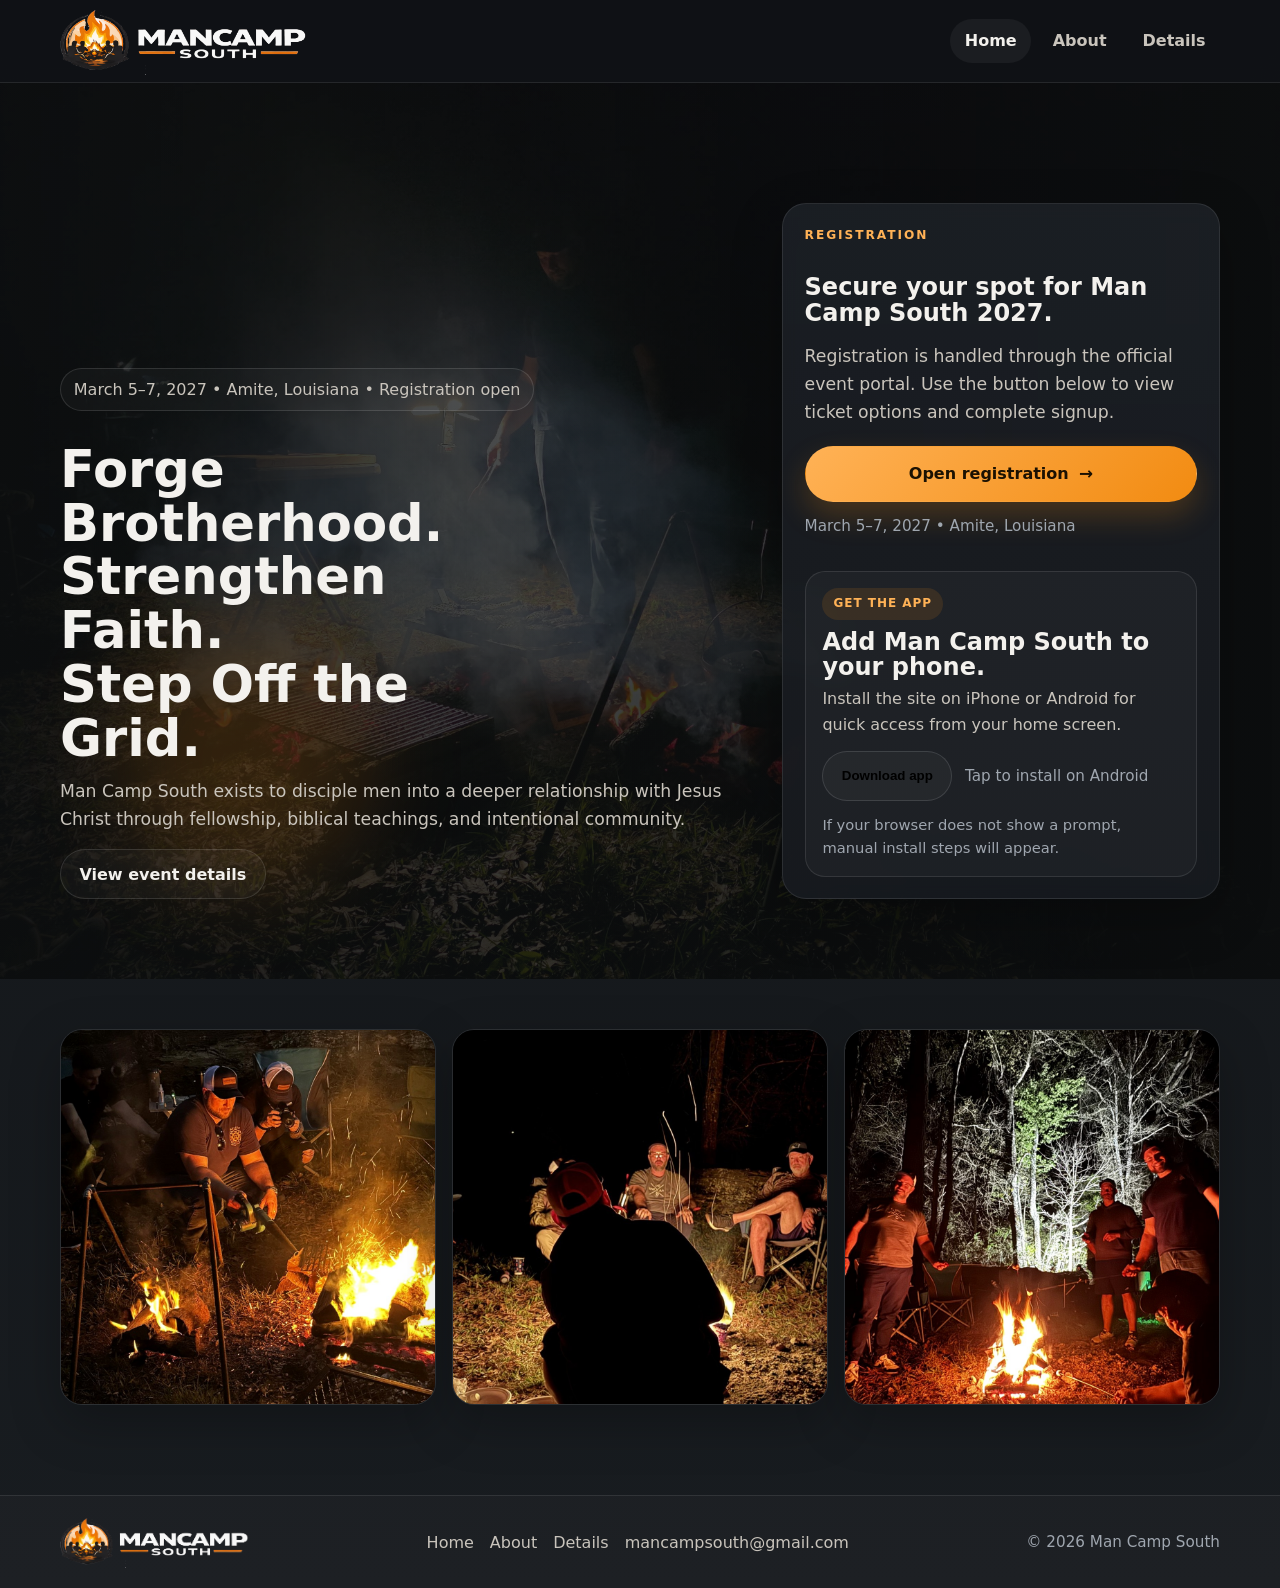
==== commit d9397f20: "Add files via upload" ====
--- a/index.html
+++ b/index.html
@@ -3,274 +3,105 @@
 <head>
   <meta charset="UTF-8" />
   <meta name="viewport" content="width=device-width, initial-scale=1.0" />
-  <meta name="description" content="Franklyn Solutions delivers IT consulting, infrastructure services, networking, automation, support, and modern technology solutions for homes and businesses." />
-  <title>Franklyn Solutions | IT Consulting and Infrastructure Services</title>
-  <link rel="preconnect" href="https://fonts.googleapis.com">
-  <link rel="preconnect" href="https://fonts.gstatic.com" crossorigin>
-  <link href="https://fonts.googleapis.com/css2?family=Inter:wght@400;500;600;700;800&family=Orbitron:wght@500;700;800&display=swap" rel="stylesheet">
-  <link rel="icon" type="image/png" href="assets/logo-1024x1024.png" />
-  <link rel="stylesheet" href="styles.css" />
+  <title>Man Camp South 2027</title>
+  <meta name="description" content="Faith-centered men’s camp in Amite City, Louisiana focused on discipleship, fellowship, and biblical teaching. March 5–7, 2027." />
+  <meta property="og:title" content="Man Camp South 2027" />
+  <meta property="og:description" content="Faith-centered men’s camp in Amite City, Louisiana focused on discipleship, fellowship, and biblical teaching. March 5–7, 2027." />
+  <meta property="og:image" content="assets/images/hero-home.jpg" />
+  <link rel="icon" href="favicon.png" type="image/png" />
+  <link rel="apple-touch-icon" href="icon-192.png" />
+  <meta name="theme-color" content="#141619" />
+  <meta name="apple-mobile-web-app-capable" content="yes" />
+  <meta name="apple-mobile-web-app-status-bar-style" content="black-translucent" />
+  <link rel="manifest" href="site.webmanifest" />
+  <link rel="stylesheet" href="assets/css/styles.css" />
+  <script defer src="assets/js/config.js"></script>
+  <script defer src="assets/js/site.js"></script>
 </head>
 <body>
-  <div class="bg-grid"></div>
+  <header class="site-header">
+  <div class="container header-inner">
+    <a class="brand" href="index.html" aria-label="Man Camp South home">
+      <img src="assets/brand/logo-full.png" alt="Man Camp South logo" class="site-logo">
+    </a>
+    <nav class="nav">
 
-  <header class="topbar">
-    <div class="container nav-wrap">
-      <a class="brand" href="#home" aria-label="Franklyn Solutions home">
-        <img src="assets/logo-1024x1024.png" alt="Franklyn Solutions logo" />
-        <span>
-          <strong>Franklyn Solutions</strong>
-          <small>Because you just need it to work.</small>
-        </span>
-      </a>
+        <a class="active" href="index.html">Home</a>
+        <a href="about.html">About</a>
+        <a href="details.html">Details</a>
+      
+    </nav>
+  </div>
+</header>
 
-      <button class="menu-toggle" aria-expanded="false" aria-controls="site-nav" aria-label="Toggle navigation">
-        <span></span><span></span><span></span>
-      </button>
-
-      <nav id="site-nav" class="site-nav">
-        <a href="#services">Services</a>
-        <a href="#projects">Projects</a>
-        <a href="#about">About</a>
-        <a href="#testimonials">Results</a>
-        <a href="#contact" class="nav-cta">Contact</a>
-      </nav>
-    </div>
-  </header>
-
-  <main id="home">
-    <section class="hero section">
-      <div class="container hero-grid">
-        <div class="hero-copy reveal">
-          <p class="eyebrow">IT consulting • infrastructure • networking • support</p>
-          <h1>Reliable technology solutions for small business success.</h1>
-          <p class="hero-text">
-            Franklyn Solutions helps businesses and homes deploy, improve, secure, and maintain the technology they depend on every day.
-            From network setup and server builds to automation, troubleshooting, and long-term infrastructure planning, the goal stays simple: make your tech actually work the way it should.
-          </p>
-          <div class="hero-actions">
-            <a class="btn btn-primary" href="#contact">Start a Project</a>
-            <a class="btn btn-secondary" href="#projects">See Real Work</a>
+  <main>
+    <section class="hero hero-clean">
+      <div class="container hero-inner hero-grid">
+        <div class="hero-copy hero-copy-tight">
+          <div class="hero-kicker">March 5–7, 2027 • Amite, Louisiana • Registration open</div>
+          <h1>Forge Brotherhood.<br>Strengthen Faith.<br>Step Off the Grid.</h1>
+          <p class="lead">Man Camp South exists to disciple men into a deeper relationship with Jesus Christ through fellowship, biblical teachings, and intentional community.</p>
+          <div class="btn-row">
+            <a class="btn btn-secondary" href="details.html">View event details</a>
           </div>
-          <ul class="hero-points">
-            <li>Business and residential technology services</li>
-            <li>Practical consulting with hands-on implementation</li>
-            <li>Modern infrastructure without overcomplication</li>
-          </ul>
         </div>
-
-        <div class="hero-visual reveal delay-1">
-          <div class="hero-panel glass">
-            <img class="hero-banner" src="assets/linkedin-banner.png" alt="Franklyn Solutions branded banner" />
-            <div class="hero-stack">
-              <div class="metric-card">
-                <span>Focus</span>
-                <strong>Stable systems. Clean deployment. Better support.</strong>
-              </div>
-              <div class="hero-mini-grid">
-                <div><b>Networks</b><small>wired, Wi‑Fi, VPN, security</small></div>
-                <div><b>Systems</b><small>servers, storage, upgrades</small></div>
-                <div><b>Automation</b><small>workflow and connected tech</small></div>
-                <div><b>Support</b><small>maintenance and troubleshooting</small></div>
-              </div>
+        <div class="hero-aside card glass-card registration-card" id="registration-widget">
+          <div class="eyebrow">Registration</div>
+          <h3>Secure your spot for Man Camp South 2027.</h3>
+          <p class="lead small-card-copy">Registration is handled through the official event portal. Use the button below to view ticket options and complete signup.</p>
+          <div class="registration-actions">
+            <a class="btn btn-primary btn-register-lg" href="https://events.franklynsolutions.com/mancampsouth/mcs-2027" target="_blank" rel="noopener">Open registration</a>
+            <div class="small">March 5–7, 2027 • Amite, Louisiana</div>
+          </div>
+          <div class="install-panel" id="install-panel">
+            <div class="install-badge">Get the app</div>
+            <h3>Add Man Camp South to your phone.</h3>
+            <p class="small-card-copy">Install the site on iPhone or Android for quick access from your home screen.</p>
+            <div class="install-actions">
+              <button class="btn btn-secondary" type="button" id="install-app-btn">Download app</button>
+              <div class="small" id="install-status">Works on iPhone and Android</div>
             </div>
+            <div class="install-help" id="install-help" hidden></div>
           </div>
         </div>
       </div>
     </section>
 
-    <section class="brand-band">
-      <div class="container">
-        <img src="assets/fb-banner.png" alt="Franklyn Solutions branded graphic" />
-      </div>
-    </section>
-
-    <section id="services" class="section">
-      <div class="container">
-        <div class="section-heading reveal">
-          <p class="eyebrow">Core services</p>
-          <h2>Technology support that covers the real-world work.</h2>
-          <p>
-            This revision leans harder into the Franklyn Solutions brand and mixes clean visual design with real project photography,
-            so the site feels more credible, more personal, and more technically capable.
-          </p>
-        </div>
-
-        <div class="service-grid">
-          <article class="service-card glass reveal">
-            <img src="assets/business-services.png" alt="Modern business technology environment" />
-            <div class="card-copy">
-              <p class="card-kicker">For your business</p>
-              <h3>Infrastructure, support, and security that keep operations moving.</h3>
-              <p>Network design, servers, workstations, cloud services, backups, communications, continuity planning, and strategic IT consulting.</p>
-            </div>
-          </article>
-
-          <article class="service-card glass reveal delay-1">
-            <img src="assets/home-services.png" alt="Connected smart home environment" />
-            <div class="card-copy">
-              <p class="card-kicker">For your home</p>
-              <h3>Smarter home technology without the headaches.</h3>
-              <p>Wi‑Fi, entertainment, smart home integration, cameras, remote access, work-from-home setups, privacy, backups, and device optimization.</p>
-            </div>
-          </article>
-
-          <article class="service-card glass reveal delay-2">
-            <img src="assets/internet-ipv6.jpg" alt="Global internet and network connectivity" />
-            <div class="card-copy">
-              <p class="card-kicker">Connectivity & growth</p>
-              <h3>Networks and internet planning built for today and tomorrow.</h3>
-              <p>ISP guidance, structured rollout, performance tuning, remote access, equipment recommendations, and scalable architecture.</p>
-            </div>
-          </article>
-        </div>
-      </div>
-    </section>
-
-    <section class="section section-alt" id="capabilities">
-      <div class="container">
-        <div class="section-heading reveal">
-          <p class="eyebrow">What Franklyn Solutions can handle</p>
-          <h2>One partner for the technology work that usually gets split between multiple vendors.</h2>
-        </div>
-
-        <div class="pillars-grid">
-          <article class="pillar glass reveal">
-            <h3>Infrastructure & Networking</h3>
-            <ul>
-              <li>Wired and wireless network design</li>
-              <li>Firewall, VPN, and remote connectivity</li>
-              <li>Server deployment and storage planning</li>
-              <li>Business and home technology upgrades</li>
-            </ul>
-          </article>
-          <article class="pillar glass reveal delay-1">
-            <h3>Implementation & Support</h3>
-            <ul>
-              <li>Device rollout, troubleshooting, and repair</li>
-              <li>Maintenance plans and proactive care</li>
-              <li>Hardware sourcing and deployment</li>
-              <li>Cross-platform systems integration</li>
-            </ul>
-          </article>
-          <article class="pillar glass reveal delay-2">
-            <h3>Modernization & Automation</h3>
-            <ul>
-              <li>Workflow optimization and automation</li>
-              <li>Connected devices and smart systems</li>
-              <li>Cloud-connected and hybrid environments</li>
-              <li>Practical guidance without bloated overhead</li>
-            </ul>
-          </article>
-        </div>
-      </div>
-    </section>
-
-    <section id="projects" class="section">
-      <div class="container">
-        <div class="section-heading reveal">
-          <p class="eyebrow">Real work</p>
-          <h2>Actual builds, actual field work, and real technical problem solving.</h2>
-          <p>
-            Instead of relying only on abstract stock visuals, this revision starts showing the kind of hands-on work behind the brand.
-          </p>
-        </div>
-
-        <div class="projects-grid">
-          <article class="project-feature glass reveal">
-            <img src="assets/pj-build-selfie.jpg" alt="PJ with a custom PC build" />
-            <div class="project-copy">
-              <p class="card-kicker">Hands-on expertise</p>
-              <h3>Technical consulting backed by real implementation.</h3>
-              <p>From complete system builds to infrastructure upgrades and troubleshooting in the field, the site should show that the work is real, not just marketed well.</p>
-            </div>
-          </article>
-
-          <div class="gallery-grid">
-            <figure class="gallery-card glass reveal delay-1"><img src="assets/project-rack.jpg" alt="Compact network and server setup" /></figure>
-            <figure class="gallery-card glass reveal delay-2"><img src="assets/project-sff-finished.jpg" alt="Finished compact performance system build" /></figure>
-            <figure class="gallery-card glass reveal delay-3"><img src="assets/project-epyc-build.jpg" alt="Large EPYC workstation or server motherboard build" /></figure>
-            <figure class="gallery-card glass reveal"><img src="assets/project-custom-case.jpg" alt="Custom fabricated computer case" /></figure>
-            <figure class="gallery-card glass reveal delay-1"><img src="assets/project-build-floor.jpg" alt="System parts and tools during a custom build" /></figure>
-            <figure class="gallery-card glass reveal delay-2"><img src="assets/project-device-wiring.jpg" alt="Detailed device wiring and low-voltage work" /></figure>
-          </div>
-        </div>
-      </div>
-    </section>
-
-    <section id="about" class="section section-alt">
-      <div class="container about-grid">
-        <div class="about-copy reveal">
-          <p class="eyebrow">Why Franklyn Solutions</p>
-          <h2>Built to feel more premium, more credible, and more personal.</h2>
-          <p>
-            The old site has strong service coverage, testimonials, and core messaging. This version keeps those strengths while upgrading the presentation,
-            using cleaner hierarchy, stronger branding, and a mix of polished graphics with real project imagery.
-          </p>
-          <div class="about-points">
-            <div class="point glass"><strong>Local and direct</strong><span>Consulting that feels accessible instead of corporate and bloated.</span></div>
-            <div class="point glass"><strong>Technical depth</strong><span>Servers, networks, devices, automation, support, and integration in one place.</span></div>
-            <div class="point glass"><strong>Modern delivery</strong><span>Easy to update through GitHub and Cloudflare Pages without being trapped in Webflow.</span></div>
-          </div>
-        </div>
-        <div class="about-visual reveal delay-1">
-          <div class="about-stack glass">
-            <img src="assets/project-wiring-box.jpg" alt="Electrical or low-voltage wiring work in progress" />
-            <img src="assets/logo-1024x1024.png" alt="Franklyn Solutions logo mark" class="logo-float" />
-          </div>
-        </div>
-      </div>
-    </section>
-
-    <section id="testimonials" class="section">
-      <div class="container">
-        <div class="section-heading reveal">
-          <p class="eyebrow">Client feedback</p>
-          <h2>Results that already exist on the current site, presented more cleanly.</h2>
-        </div>
-
-        <div class="testimonial-grid">
-          <article class="quote glass reveal">
-            <p>“Wonderful service. Friendly, extremely knowledgeable, and not afraid to help with all the little things too.”</p>
-            <span>Jacqueline Tracy, Ph.D.</span>
-          </article>
-          <article class="quote glass reveal delay-1">
-            <p>“They took all the guesswork out of researching, purchasing, and configuring the equipment. Business is running smooth again.”</p>
-            <span>Jay Pease, JPEG LLC</span>
-          </article>
-          <article class="quote glass reveal delay-2">
-            <p>“Fast, reliable, and efficient. Their service is stellar and they are my go-to for technology needs.”</p>
-            <span>Fritz Brenner, Two Sails Marketing LLC</span>
-          </article>
-        </div>
-      </div>
-    </section>
-
-    <section id="contact" class="section contact-section">
-      <div class="container contact-panel glass reveal">
-        <div>
-          <p class="eyebrow">Contact</p>
-          <h2>Ready for the next revision?</h2>
-          <p>
-            This version is set up as a static site so it can be pushed to GitHub and deployed through Cloudflare Pages with the same workflow you liked on the ManCamp South project.
-          </p>
-        </div>
-        <div class="contact-meta">
-          <a href="mailto:support@franklynsolutions.com">support@franklynsolutions.com</a>
-          <a href="tel:8434750085">843-475-0085</a>
-          <span>Franklyn Solutions LLC</span>
-        </div>
+    <section class="section-sm">
+      <div class="container gallery-band gallery-band-polished gallery-band-centered">
+        <img src="assets/images/steaks-vertical-card.jpg" alt="Preparing food over the fire">
+        <img src="assets/images/campfire-wide-card.jpg" alt="Campfire cooking scene at night">
+        <img src="assets/images/pot-vertical-card.jpg" alt="Dutch oven over the fire">
       </div>
     </section>
   </main>
 
-  <footer class="footer">
-    <div class="container footer-wrap">
-      <span>Franklyn Solutions</span>
-      <span>Because you just need it to work.</span>
+  <footer class="site-footer">
+  <div class="container footer-inner">
+    <div class="footer-brand-wrap">
+      <a class="footer-brand" href="index.html" aria-label="Man Camp South home">
+        <img src="assets/brand/logo-full.png" alt="Man Camp South logo" class="footer-logo">
+      </a>
     </div>
-  </footer>
-
-  <script src="script.js"></script>
+    <div class="footer-links">
+      <a href="index.html">Home</a>
+      <a href="about.html">About</a>
+      <a href="details.html">Details</a>
+      <a data-email href="mailto:mancampsouth@gmail.com">mancampsouth@gmail.com</a>
+    </div>
+    <div class="small">© <span id="year"></span> Man Camp South</div>
+  </div>
+</footer>
+  <div class="install-modal" id="install-modal" hidden>
+    <div class="install-dialog">
+      <div class="install-badge">Install Man Camp South</div>
+      <h3 id="install-modal-title">Add this site to your home screen</h3>
+      <p id="install-modal-copy">Use the steps below to install the site like an app.</p>
+      <div class="install-steps" id="install-steps"></div>
+      <div class="btn-row">
+        <button class="btn btn-primary" type="button" id="install-close-btn">Done</button>
+      </div>
+    </div>
+  </div>
 </body>
 </html>
--- a/assets/css/styles.css
+++ b/assets/css/styles.css
@@ -0,0 +1,422 @@
+:root{
+  --bg:#141619;
+  --bg-2:#1b1f24;
+  --bg-3:#232830;
+  --card:#20252c;
+  --card-soft:rgba(255,255,255,.04);
+  --text:#f3f1ed;
+  --muted:#c9c4bc;
+  --muted-2:#9fa6af;
+  --line:rgba(255,255,255,.09);
+  --accent:#f28b11;
+  --accent-2:#ffb256;
+  --accent-soft:rgba(242,139,17,.12);
+  --shadow:0 18px 50px rgba(0,0,0,.26);
+  --radius:24px;
+  --radius-sm:18px;
+  --max:1160px;
+}
+*{box-sizing:border-box}
+html{scroll-behavior:smooth}
+body{
+  margin:0;
+  font-family:Inter,ui-sans-serif,system-ui,-apple-system,BlinkMacSystemFont,"Segoe UI",sans-serif;
+  background:linear-gradient(180deg,#121417 0%,#181c20 100%);
+  color:var(--text);
+  line-height:1.6;
+}
+a{color:inherit;text-decoration:none}
+img{display:block;max-width:100%}
+.container{width:min(var(--max),calc(100% - 2rem));margin:0 auto}
+.section{padding:80px 0}
+.section-sm{padding:50px 0}
+.section-tight{padding:34px 0}
+h1,h2,h3{margin:0 0 .8rem;line-height:1.05}
+h1{font-size:clamp(3rem,7vw,5.5rem);max-width:12ch}
+h2{font-size:clamp(2rem,4vw,3rem)}
+h3{font-size:1.15rem}
+p{margin:0 0 1rem;color:var(--muted)}
+.lead{font-size:1.08rem;max-width:64ch}
+.small{font-size:.95rem;color:var(--muted-2)}
+.eyebrow{
+  display:inline-block;
+  text-transform:uppercase;
+  letter-spacing:.16em;
+  font-size:.76rem;
+  font-weight:800;
+  color:var(--accent-2);
+  margin-bottom:.9rem;
+}
+.muted-note{color:var(--muted-2)}
+.site-header{
+  position:sticky;top:0;z-index:20;
+  backdrop-filter:blur(14px);
+  background:rgba(16,18,21,.86);
+  border-bottom:1px solid var(--line);
+}
+.header-inner{
+  min-height:82px;
+  display:flex;align-items:center;justify-content:space-between;gap:1rem;
+}
+.brand{display:inline-flex;align-items:center}
+.brand img{display:block;width:auto}
+.nav{display:flex;gap:.45rem;flex-wrap:wrap;align-items:center}
+.nav a{
+  color:var(--muted);
+  font-weight:700;
+  padding:.58rem .9rem;
+  border-radius:999px;
+  transition:.18s ease;
+}
+.nav a:hover,.nav a.active{
+  color:var(--text);
+  background:rgba(255,255,255,.05);
+}
+.btn-row{display:flex;gap:.9rem;flex-wrap:wrap}
+.btn{
+  display:inline-flex;align-items:center;justify-content:center;
+  min-height:50px;padding:0 1.15rem;border-radius:999px;
+  border:1px solid transparent;font-weight:800;transition:.18s ease;
+}
+.btn:hover{transform:translateY(-1px)}
+.btn-primary{
+  color:#1b1102;
+  background:linear-gradient(135deg,var(--accent-2),var(--accent));
+  box-shadow:0 12px 26px rgba(242,139,17,.18);
+}
+.btn-secondary{
+  background:rgba(255,255,255,.03);
+  border-color:rgba(255,255,255,.12);
+}
+.btn-disabled{opacity:.62;cursor:default;pointer-events:none}
+.hero{
+  position:relative;isolation:isolate;min-height:min(88vh,820px);
+  display:grid;align-items:end;
+}
+.hero:before{
+  content:"";position:absolute;inset:0;z-index:-2;
+  background:
+    linear-gradient(90deg, rgba(12,14,15,.9) 0%, rgba(12,14,15,.62) 42%, rgba(12,14,15,.9) 100%),
+    linear-gradient(180deg, rgba(12,14,15,.15), rgba(12,14,15,.55)),
+    url('../images/hero-home.jpg') center/cover no-repeat;
+}
+.hero:after{
+  content:"";position:absolute;left:9%;bottom:10%;width:260px;height:260px;border-radius:50%;
+  background:rgba(242,139,17,.16);filter:blur(44px);z-index:-1;
+}
+.hero-inner{padding:7.5rem 0 5rem}
+.hero-copy{max-width:720px}
+.hero-copy img.hero-logo{width:min(100%,440px);margin:0 0 1.15rem}
+.hero-kicker{
+  display:inline-flex;align-items:center;gap:.5rem;
+  border:1px solid rgba(255,255,255,.12);
+  background:rgba(255,255,255,.03);
+  color:var(--muted);
+  padding:.48rem .8rem;border-radius:999px;margin-bottom:1rem;
+}
+.hero-summary{
+  margin-top:2rem;display:grid;grid-template-columns:repeat(3,minmax(0,1fr));gap:1rem;max-width:920px;
+}
+.summary-pill{
+  padding:1rem 1rem 1.05rem;border-radius:20px;background:rgba(255,255,255,.05);
+  border:1px solid rgba(255,255,255,.08)
+}
+.summary-pill strong{display:block;margin-bottom:.2rem}
+.gallery-band{display:grid;grid-template-columns:1.4fr .9fr .9fr;gap:1rem}
+.gallery-band img{
+  width:100%;height:280px;object-fit:cover;border-radius:22px;border:1px solid var(--line);box-shadow:var(--shadow)
+}
+.grid-3,.grid-2,.products-grid,.stats-grid,.faq-grid{display:grid;gap:1.15rem}
+.grid-3{grid-template-columns:repeat(3,minmax(0,1fr))}
+.grid-2{grid-template-columns:repeat(2,minmax(0,1fr))}
+.stats-grid{grid-template-columns:repeat(4,minmax(0,1fr))}
+.products-grid{grid-template-columns:repeat(3,minmax(0,1fr))}
+.faq-grid{grid-template-columns:repeat(2,minmax(0,1fr))}
+.card{
+  background:linear-gradient(180deg, rgba(255,255,255,.05), rgba(255,255,255,.03));
+  border:1px solid var(--line);border-radius:var(--radius);padding:1.35rem;box-shadow:var(--shadow)
+}
+.card.flat{box-shadow:none}
+.icon-badge{
+  width:46px;height:46px;border-radius:14px;
+  display:inline-flex;align-items:center;justify-content:center;
+  background:var(--accent-soft);color:var(--accent-2);font-weight:900;margin-bottom:.95rem
+}
+.split{display:grid;grid-template-columns:1.03fr .97fr;gap:1.25rem;align-items:stretch}
+.panel-image{overflow:hidden;border-radius:var(--radius);border:1px solid var(--line);box-shadow:var(--shadow)}
+.panel-image img{width:100%;height:100%;object-fit:cover}
+.cta-band{
+  display:flex;align-items:center;justify-content:space-between;flex-wrap:wrap;gap:1.2rem;
+  padding:1.4rem;border-radius:26px;border:1px solid rgba(242,139,17,.24);
+  background:linear-gradient(135deg, rgba(242,139,17,.17), rgba(255,255,255,.03));
+}
+.notice{
+  border:1px solid rgba(242,139,17,.25);background:rgba(242,139,17,.08);
+  color:#f0dfc8;padding:1rem 1.05rem;border-radius:18px
+}
+.mono{font-family:ui-monospace,SFMono-Regular,Menlo,Consolas,monospace}
+.kv-list{display:grid;gap:.55rem}
+.kv-row{
+  display:grid;grid-template-columns:190px 1fr;gap:1rem;padding:.8rem 0;border-bottom:1px solid var(--line)
+}
+.kv-row strong{color:var(--text)}
+.timeline{display:grid;gap:.9rem}
+.timeline-item{
+  padding:1rem 1rem 1.05rem;border-radius:18px;background:rgba(255,255,255,.03);border:1px solid var(--line)
+}
+.timeline-item h3{margin-bottom:.25rem}
+.check-list{display:grid;gap:.7rem}
+.check-list > div{display:flex;gap:.7rem;align-items:flex-start}
+.check{
+  width:24px;height:24px;display:inline-flex;align-items:center;justify-content:center;
+  background:var(--accent-soft);border-radius:999px;color:var(--accent-2);font-weight:900;flex:0 0 24px
+}
+.tag{
+  display:inline-flex;align-items:center;border-radius:999px;
+  padding:.38rem .7rem;background:var(--accent-soft);color:var(--accent-2);font-weight:800;font-size:.78rem;
+  text-transform:uppercase;letter-spacing:.08em;margin-bottom:.65rem
+}
+.hero-subpage{
+  position:relative;
+  isolation:isolate;
+  min-height:min(82vh,760px);
+  display:flex;
+  align-items:end;
+  padding:0;
+}
+.hero-subpage:before{
+  content:"";
+  position:absolute;
+  inset:0;
+  z-index:-1;
+  background:
+    linear-gradient(180deg, rgba(12,14,15,.22), rgba(12,14,15,.58)),
+    var(--hero-bg) center/cover no-repeat;
+}
+.hero-subpage .hero-inner{padding:6.5rem 0 4rem}
+.banner{border-radius:24px;border:1px solid var(--line);overflow:hidden;box-shadow:var(--shadow)}
+.banner img{width:100%}
+.site-footer{
+  margin-top:40px;border-top:1px solid var(--line);background:rgba(255,255,255,.02)
+}
+.footer-inner{
+  min-height:92px;padding:1.2rem 0;display:flex;justify-content:space-between;align-items:center;gap:1rem;flex-wrap:wrap
+}
+.footer-links{display:flex;gap:1rem;flex-wrap:wrap}
+.footer-links a{color:var(--muted)}
+.product-card{
+  overflow:hidden;border:1px solid var(--line);border-radius:24px;background:rgba(255,255,255,.03);box-shadow:var(--shadow)
+}
+.product-media img{width:100%;height:240px;object-fit:cover}
+.product-body{padding:1.15rem}
+.product-meta{display:flex;align-items:center;justify-content:space-between;gap:1rem;margin:1rem 0}
+.price{font-size:1.3rem;font-weight:900;color:var(--text)}
+.hero-minor-copy{max-width:56ch}
+@media (max-width:980px){
+  .grid-3,.stats-grid,.products-grid,.hero-summary,.faq-grid{grid-template-columns:1fr 1fr}
+  .split,.gallery-band{grid-template-columns:1fr}
+  .gallery-band img,.product-media img{height:240px}
+}
+@media (max-width:680px){
+  .header-inner{padding:.5rem 0}
+  .nav{width:100%}
+  .grid-3,.grid-2,.stats-grid,.products-grid,.hero-summary,.faq-grid{grid-template-columns:1fr}
+  .kv-row{grid-template-columns:1fr}
+  h1{font-size:clamp(2.6rem,12vw,4rem)}
+  .hero-inner{padding:6.5rem 0 4rem}
+  .hero-copy img.hero-logo{width:min(100%,320px)}
+  .site-logo{height:auto;width:auto;max-width:100%;max-height:68px;display:block;object-fit:contain}
+  .footer-logo{height:auto;width:auto;max-width:100%;max-height:52px;display:block;object-fit:contain}
+}
+
+.site-logo{height:auto;width:auto;max-width:100%;max-height:68px;display:block;object-fit:contain}
+.footer-brand{display:inline-flex;align-items:center}
+.footer-logo{height:auto;width:auto;max-width:100%;max-height:52px;display:block;object-fit:contain}
+.footer-brand-wrap{display:flex;align-items:center}
+.hero-clean{min-height:min(82vh,760px)}
+.hero-grid{display:grid;grid-template-columns:minmax(0,1.15fr) minmax(300px,.72fr);gap:1.4rem;align-items:end}
+.hero-copy-tight{max-width:none}
+.hero-mark{margin:0 0 1rem}
+.hero-wordmark{font-size:clamp(3.1rem,8vw,6rem);font-weight:900;line-height:.92;letter-spacing:.01em;color:#fbf8f4;text-shadow:0 10px 30px rgba(0,0,0,.25)}
+.hero-submark{display:flex;align-items:center;gap:.9rem;font-size:clamp(1.2rem,2vw,1.8rem);font-weight:900;letter-spacing:.42em;color:#fbf8f4;margin-top:.45rem}
+.hero-submark span{flex:0 0 clamp(3.2rem,7vw,6rem);height:6px;border-radius:999px;background:linear-gradient(90deg,var(--accent),var(--accent-2))}
+.hero-clean h1{font-size:clamp(2rem,4vw,3.35rem);max-width:14ch;margin-top:1rem}
+.hero-aside{align-self:end}
+.glass-card{background:linear-gradient(180deg,rgba(30,34,40,.82),rgba(23,26,31,.92));backdrop-filter:blur(8px);border:1px solid rgba(255,255,255,.09)}
+.mini-points{display:grid;gap:.9rem;margin-top:1rem}
+.mini-points div{display:grid;gap:.2rem}
+.mini-points strong{font-size:1rem}
+.mini-points span{color:var(--muted-2);font-size:.95rem}
+.gallery-band-polished{border:none;background:transparent;padding:0;gap:1rem}
+.gallery-band-polished img{border-radius:22px;border:1px solid var(--line);box-shadow:var(--shadow)}
+.quick-grid{display:grid;gap:1rem}
+.quick-grid-3{grid-template-columns:repeat(3,minmax(0,1fr))}
+.compact-card{padding:1.2rem 1.1rem;min-height:unset}
+.compact-card h3{margin-bottom:.35rem;font-size:1rem}
+.compact-card p{margin:0;color:var(--muted)}
+.split-balanced{grid-template-columns:repeat(2,minmax(0,1fr));align-items:stretch}
+.accent-card{background:linear-gradient(180deg,rgba(242,139,17,.12),rgba(255,255,255,.03));border-color:rgba(242,139,17,.22)}
+.notice strong{color:#fff}
+@media (max-width: 960px){
+  .hero-grid,.split-balanced,.quick-grid-3{grid-template-columns:1fr}
+  .hero-aside{max-width:680px}
+  .site-logo{height:auto;width:auto;max-width:100%;max-height:68px;display:block;object-fit:contain}
+  .footer-logo{height:auto;width:auto;max-width:100%;max-height:52px;display:block;object-fit:contain}
+}
+@media (max-width: 640px){
+  .wm-top{font-size:1.3rem}
+  .wm-bottom{font-size:.72rem;gap:.35rem;letter-spacing:.24em}
+  .wm-line{width:1.35rem;height:3px}
+  .hero-submark{gap:.55rem;letter-spacing:.28em}
+  .hero-submark span{height:4px}
+}
+
+
+.pretix-shell{padding:1.35rem;display:grid;gap:.8rem}
+.pretix-shell h3{margin-bottom:.1rem}
+.pretix-widget-compat{display:block;width:100%;min-height:420px}
+.pretix-fallback{border:1px solid var(--line);border-radius:18px;padding:1rem;background:rgba(255,255,255,.03)}
+.gallery-band-squares{grid-template-columns:repeat(3,minmax(0,1fr))}
+.gallery-band-squares img{aspect-ratio:1/1;height:auto}
+@media (max-width:980px){
+  .gallery-band-squares{grid-template-columns:1fr}
+  .gallery-band-squares img{aspect-ratio:16/10}
+}
+
+
+.gallery-band-centered{grid-template-columns:repeat(3,minmax(0,1fr));align-items:center}
+.gallery-band-centered img:first-child,.gallery-band-centered img:last-child{aspect-ratio:1/1;height:auto}
+.gallery-band-centered img:nth-child(2){aspect-ratio:1/1;height:auto;object-fit:cover}
+.pretix-widget-note{color:var(--muted);margin-top:-.2rem}
+.pretix-actions{margin-top:-.2rem}
+.pretix-shell.widget-active{box-shadow:0 0 0 1px rgba(242,139,17,.35),0 16px 36px rgba(0,0,0,.24)}
+.speaker-card-full{max-width:100%}
+.site-footer .small:empty{display:none}
+.speaker-feature{display:grid;grid-template-columns:minmax(280px,420px) minmax(0,1fr);gap:1.25rem;align-items:stretch}
+.speaker-photo{padding:0;overflow:hidden;border-radius:var(--radius)}
+.speaker-photo img{width:100%;height:100%;aspect-ratio:1/1;object-fit:cover;object-position:center top}
+.speaker-copy{display:flex;flex-direction:column;justify-content:center}
+@media (max-width:980px){.speaker-feature{grid-template-columns:1fr}}
+@media (max-width:980px){
+  .gallery-band-centered{grid-template-columns:1fr}
+  .gallery-band-centered img:first-child,.gallery-band-centered img:last-child{aspect-ratio:16/10}
+  .gallery-band-centered img:nth-child(2){height:240px}
+}
+
+
+.registration-card{display:grid;gap:1rem;align-content:center;min-height:360px}
+.registration-card h3{font-size:1.5rem;margin-bottom:.1rem}
+.small-card-copy{max-width:34ch;margin:0}
+.registration-actions{display:grid;gap:.8rem;margin-top:.2rem}
+.btn-register-lg{min-height:56px;font-size:1rem;padding:0 1.4rem;box-shadow:0 14px 30px rgba(242,139,17,.22)}
+.btn-register-lg:after{content:"→";margin-left:.65rem;font-size:1.05rem}
+
+
+/* v9 refinements */
+.brand img.site-logo,.footer-logo{height:auto;width:auto;max-width:100%;max-height:52px;display:block;object-fit:contain}
+.registration-card-inline{min-height:auto;grid-template-columns:minmax(0,1fr) auto;align-items:center;padding:1.4rem 1.5rem;}
+.registration-card-inline .small-card-copy{max-width:50ch;}
+.registration-section{padding-top:28px;padding-bottom:10px;}
+@media (max-width:820px){.registration-card-inline{grid-template-columns:1fr;}}
+
+
+.hero-subpage .hero-inner.hero-grid{display:grid;grid-template-columns:minmax(0,1.15fr) minmax(300px,.72fr);gap:1.4rem;align-items:end}
+.hero-subpage .hero-copy{max-width:none}
+.hero-subpage .registration-card{margin-top:0}
+@media (max-width: 960px){
+  .hero-subpage .hero-inner.hero-grid{grid-template-columns:1fr}
+}
+
+
+/* v11 consistency updates */
+.hero-subpage .eyebrow{
+  font-size:1rem;
+  letter-spacing:.16em;
+}
+.hero-subpage h1{
+  font-size:clamp(2rem,4vw,3.35rem);
+  max-width:14ch;
+  margin-top:1rem;
+}
+.hero-subpage .lead{
+  font-size:1.12rem;
+}
+
+
+
+/* v13 mobile logo scaling fix */
+.brand{display:inline-flex;align-items:center;max-width:100%}
+.footer-brand{display:inline-flex;align-items:center;max-width:100%}
+@media (max-width:680px){
+  .hero-subpage{min-height:auto}
+  .site-logo{height:auto;width:auto;max-width:100%;max-height:68px;display:block;object-fit:contain}
+  .footer-logo{height:auto;width:auto;max-width:100%;max-height:52px;display:block;object-fit:contain}
+}
+
+
+/* v15 consistency and details cleanup */
+.hero-subpage.hero-subpage-home{
+  position:relative;
+  isolation:isolate;
+  min-height:min(88vh,820px);
+  display:grid;
+  align-items:end;
+}
+.hero-subpage.hero-subpage-home:before{
+  content:"";
+  position:absolute;
+  inset:0;
+  z-index:-1;
+  background:
+    linear-gradient(90deg, rgba(12,14,15,.9) 0%, rgba(12,14,15,.62) 42%, rgba(12,14,15,.9) 100%),
+    linear-gradient(180deg, rgba(12,14,15,.15), rgba(12,14,15,.55)),
+    url('../images/hero-home.jpg') center/cover no-repeat;
+}
+.hero-subpage.hero-subpage-home .hero-inner{
+  padding:4.75rem 0 3.25rem;
+}
+.section-first-after-hero{
+  padding-top:24px;
+}
+.faq-grid-compact{
+  grid-template-columns:1fr;
+  gap:.85rem;
+  margin-top:.35rem;
+}
+.faq-grid-compact .card.flat{
+  padding:1rem 1rem 1.05rem;
+}
+.faq-grid-compact h3{
+  font-size:1rem;
+  margin-bottom:.35rem;
+}
+@media (max-width:680px){
+  .hero-subpage.hero-subpage-home{
+    min-height:auto;
+  }
+  .hero-subpage.hero-subpage-home .hero-inner{
+    padding:4rem 0 2.5rem;
+  }
+  .section-first-after-hero{
+    padding-top:18px;
+  }
+}
+
+
+.install-panel{margin-top:1rem;padding:1rem 1.05rem;border-radius:20px;border:1px solid rgba(255,255,255,.1);background:rgba(255,255,255,.03)}
+.install-panel h3{margin:0 0 .35rem}
+.install-panel p{margin:0 0 .85rem}
+.install-actions{display:flex;flex-wrap:wrap;gap:.8rem;align-items:center}
+.install-help{margin-top:.75rem;color:var(--muted-2);font-size:.92rem}
+.install-help[hidden],.install-modal[hidden]{display:none !important}
+.install-badge{display:inline-flex;align-items:center;gap:.45rem;padding:.4rem .7rem;border-radius:999px;background:var(--accent-soft);color:var(--accent-2);font-size:.75rem;font-weight:800;text-transform:uppercase;letter-spacing:.08em;margin-bottom:.65rem}
+.install-modal{position:fixed;inset:0;z-index:50;background:rgba(7,9,11,.72);backdrop-filter:blur(10px);display:grid;place-items:center;padding:1rem}
+.install-dialog{width:min(560px,100%);padding:1.35rem;border-radius:24px;border:1px solid var(--line);background:linear-gradient(180deg, rgba(32,37,44,.98), rgba(24,28,32,.98));box-shadow:var(--shadow)}
+.install-steps{display:grid;gap:.8rem;margin:1rem 0}
+.install-step{display:flex;gap:.75rem;align-items:flex-start;padding:.8rem .85rem;border-radius:18px;background:rgba(255,255,255,.03);border:1px solid var(--line)}
+.install-step span{width:26px;height:26px;display:inline-flex;align-items:center;justify-content:center;border-radius:999px;background:var(--accent-soft);color:var(--accent-2);font-weight:900;flex:0 0 26px}
+.body-lock{overflow:hidden}
+
+.brand img.site-logo{max-height:68px}
+.footer-logo{max-height:52px}
+@media (max-width:680px){.brand img.site-logo{max-height:64px}.footer-logo{max-height:52px}}
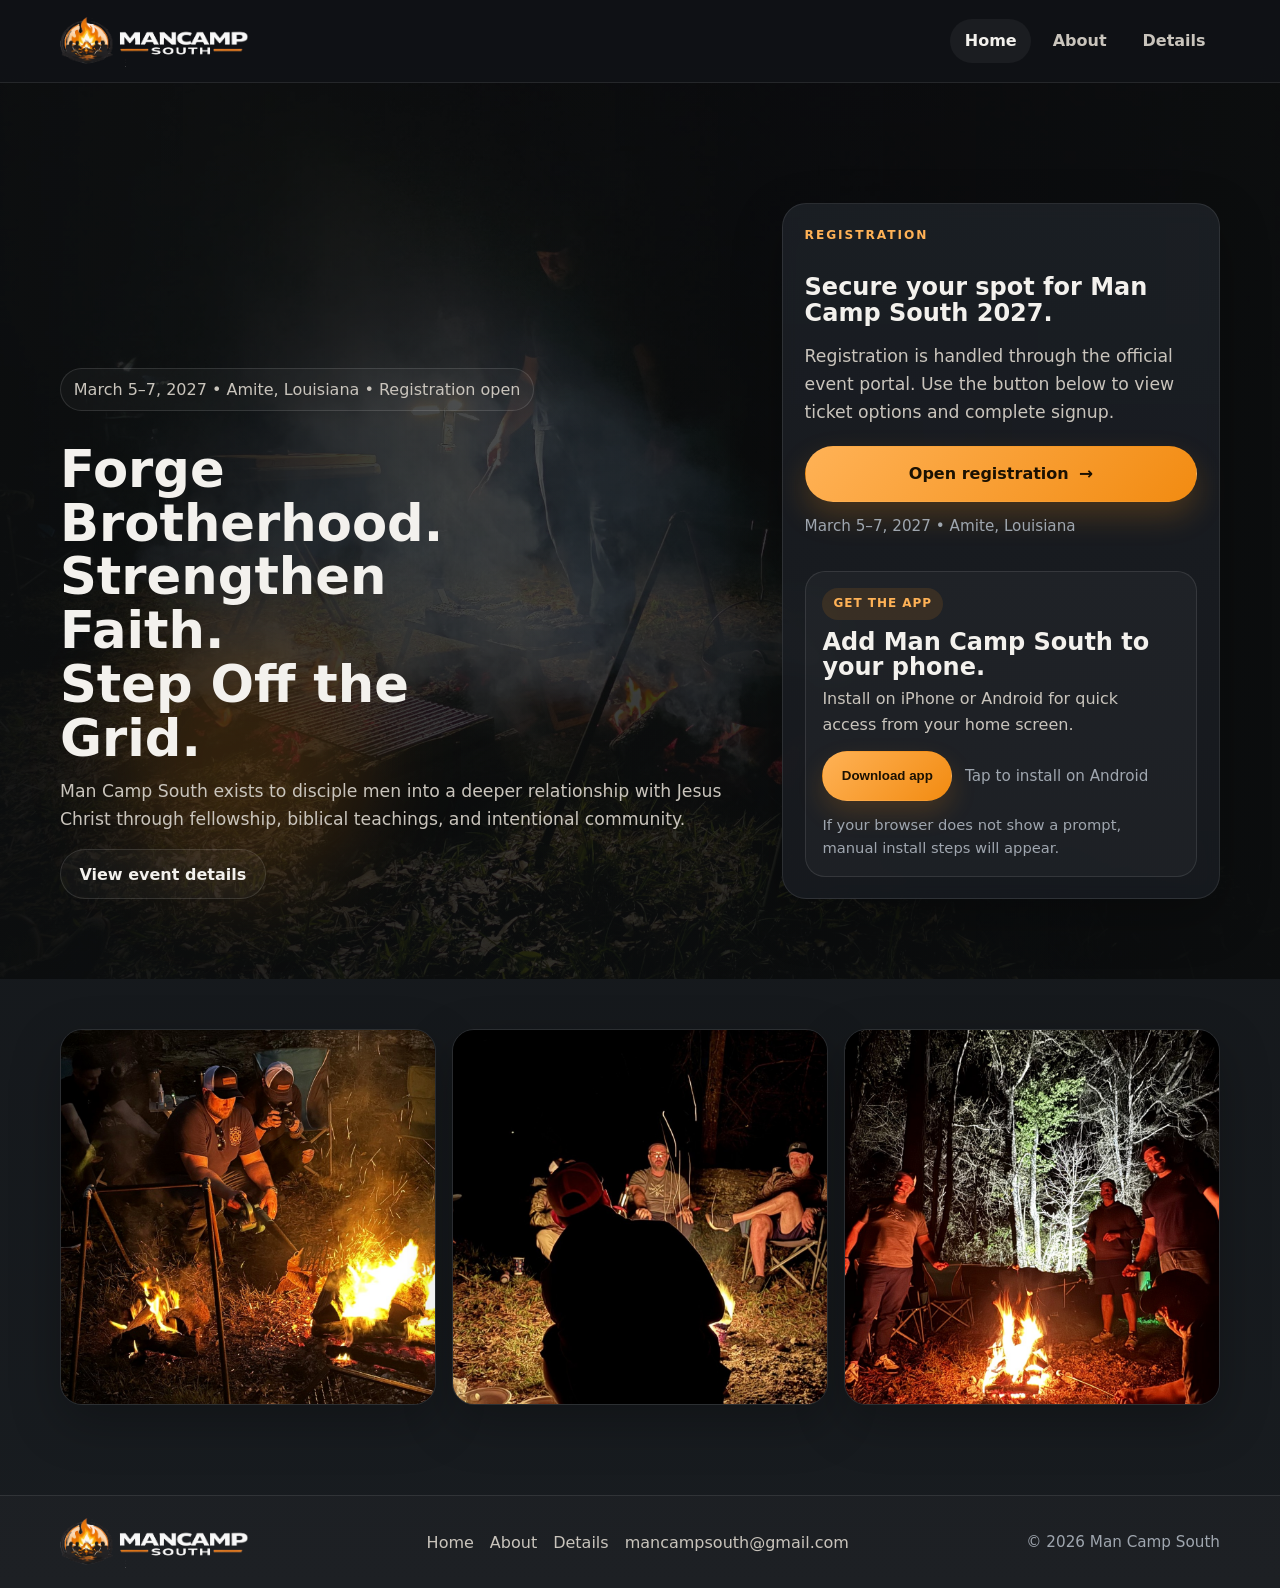
==== commit 7919216a: "Add files via upload" ====
--- a/index.html
+++ b/index.html
@@ -56,9 +56,9 @@
           <div class="install-panel" id="install-panel">
             <div class="install-badge">Get the app</div>
             <h3>Add Man Camp South to your phone.</h3>
-            <p class="small-card-copy">Install the site on iPhone or Android for quick access from your home screen.</p>
+            <p class="small-card-copy">Install on iPhone or Android for quick access from your home screen.</p>
             <div class="install-actions">
-              <button class="btn btn-secondary" type="button" id="install-app-btn">Download app</button>
+              <button class="btn btn-primary" type="button" id="install-app-btn">Download app</button>
               <div class="small" id="install-status">Works on iPhone and Android</div>
             </div>
             <div class="install-help" id="install-help" hidden></div>
--- a/assets/css/styles.css
+++ b/assets/css/styles.css
@@ -420,3 +420,53 @@
 .brand img.site-logo{max-height:68px}
 .footer-logo{max-height:52px}
 @media (max-width:680px){.brand img.site-logo{max-height:64px}.footer-logo{max-height:52px}}
+
+
+/* v22 header + install refinements */
+.header-inner{flex-wrap:nowrap}
+.brand{flex:0 0 auto}
+.nav{flex:1 1 auto;justify-content:flex-end}
+#install-app-btn.btn-primary{color:#1b1102}
+@media (max-width:680px){
+  .header-inner{gap:.6rem;align-items:center}
+  .nav{width:auto;gap:.2rem;justify-content:flex-end;flex-wrap:wrap}
+  .nav a{padding:.5rem .72rem;font-size:.95rem}
+  .brand img.site-logo{max-height:46px}
+}
+.brand img.site-logo{max-height:52px}
+.footer-logo{max-height:52px}
+
+
+/* v24 mobile header/nav correction */
+.nav a{white-space:nowrap}
+@media (max-width:680px){
+  .header-inner{
+    min-height:72px;
+    gap:.5rem;
+    align-items:center;
+    justify-content:space-between;
+    flex-wrap:nowrap;
+  }
+  .brand{
+    flex:0 0 auto;
+    min-width:0;
+  }
+  .brand img.site-logo{
+    max-height:52px;
+    width:auto;
+    display:block;
+  }
+  .nav{
+    flex:0 1 auto;
+    width:auto;
+    gap:.16rem;
+    justify-content:flex-end;
+    align-items:center;
+    flex-wrap:nowrap;
+  }
+  .nav a{
+    padding:.42rem .58rem;
+    font-size:.88rem;
+    line-height:1;
+  }
+}
